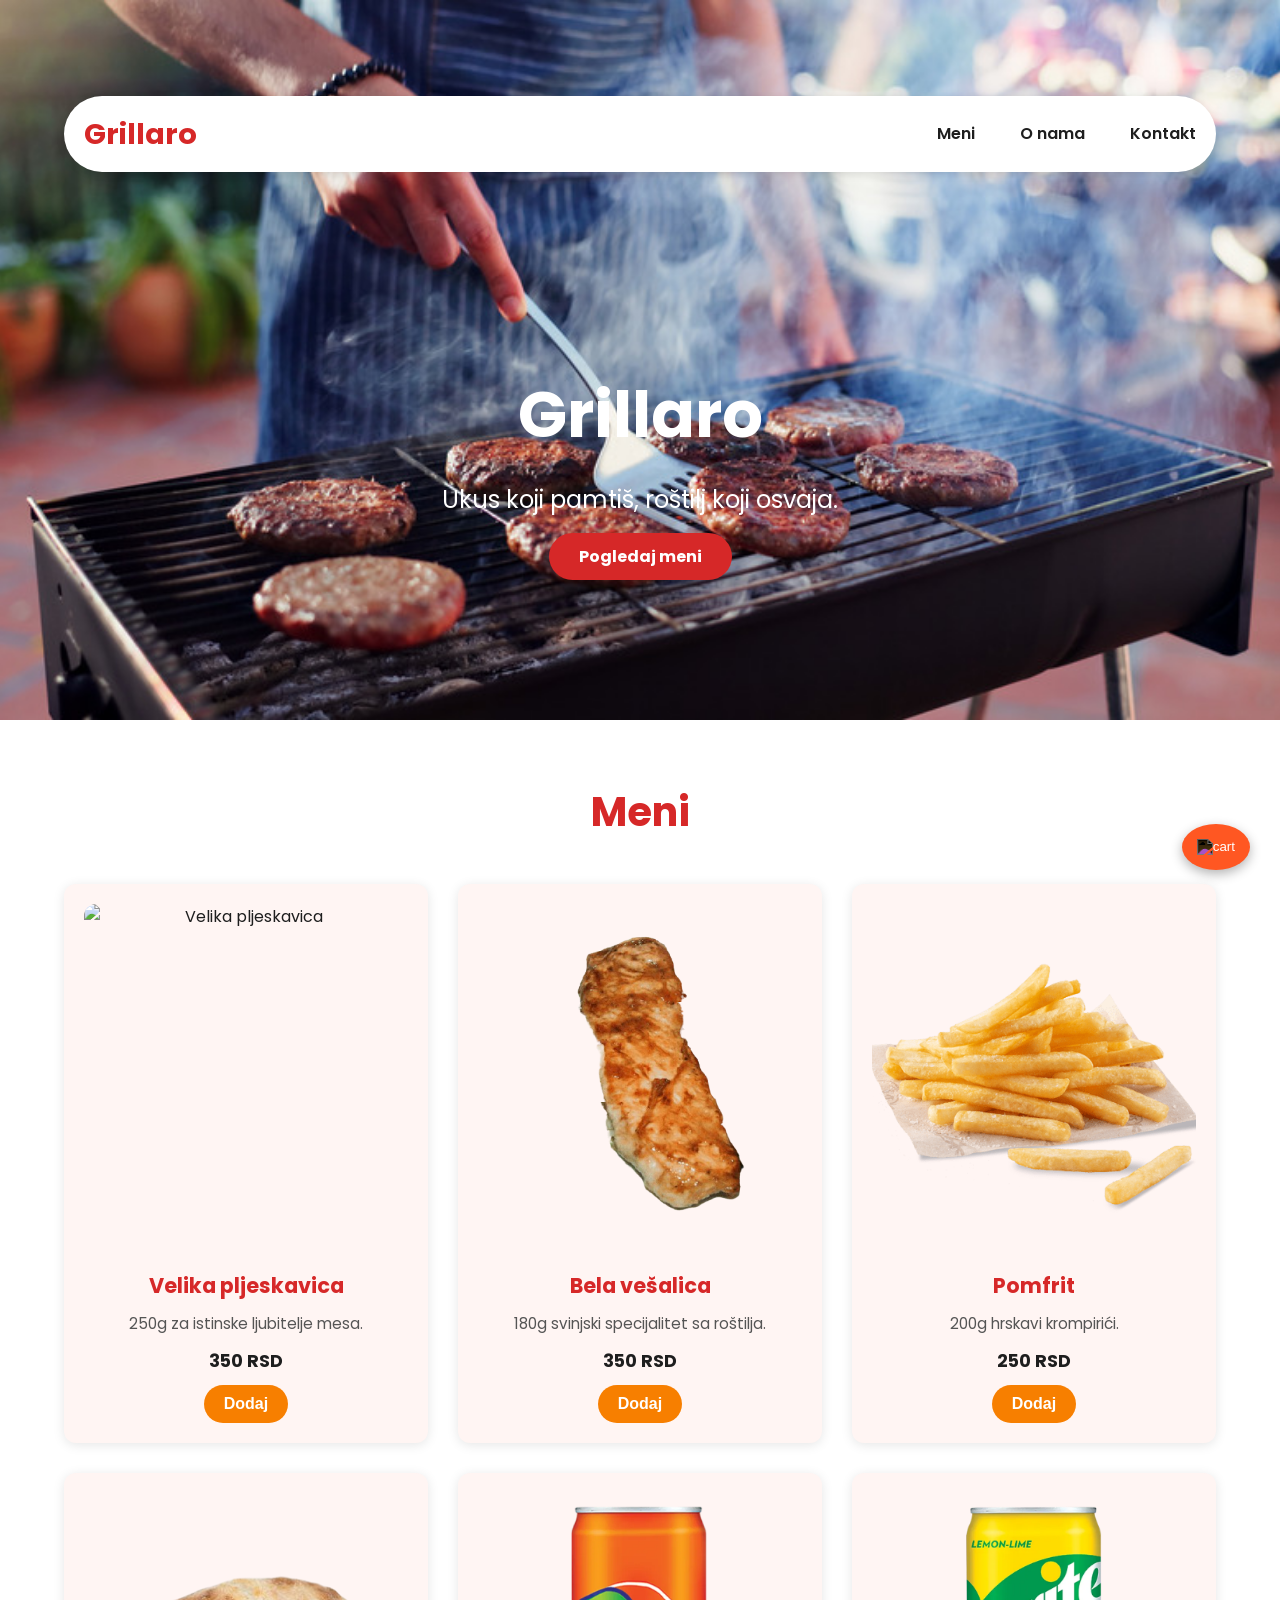
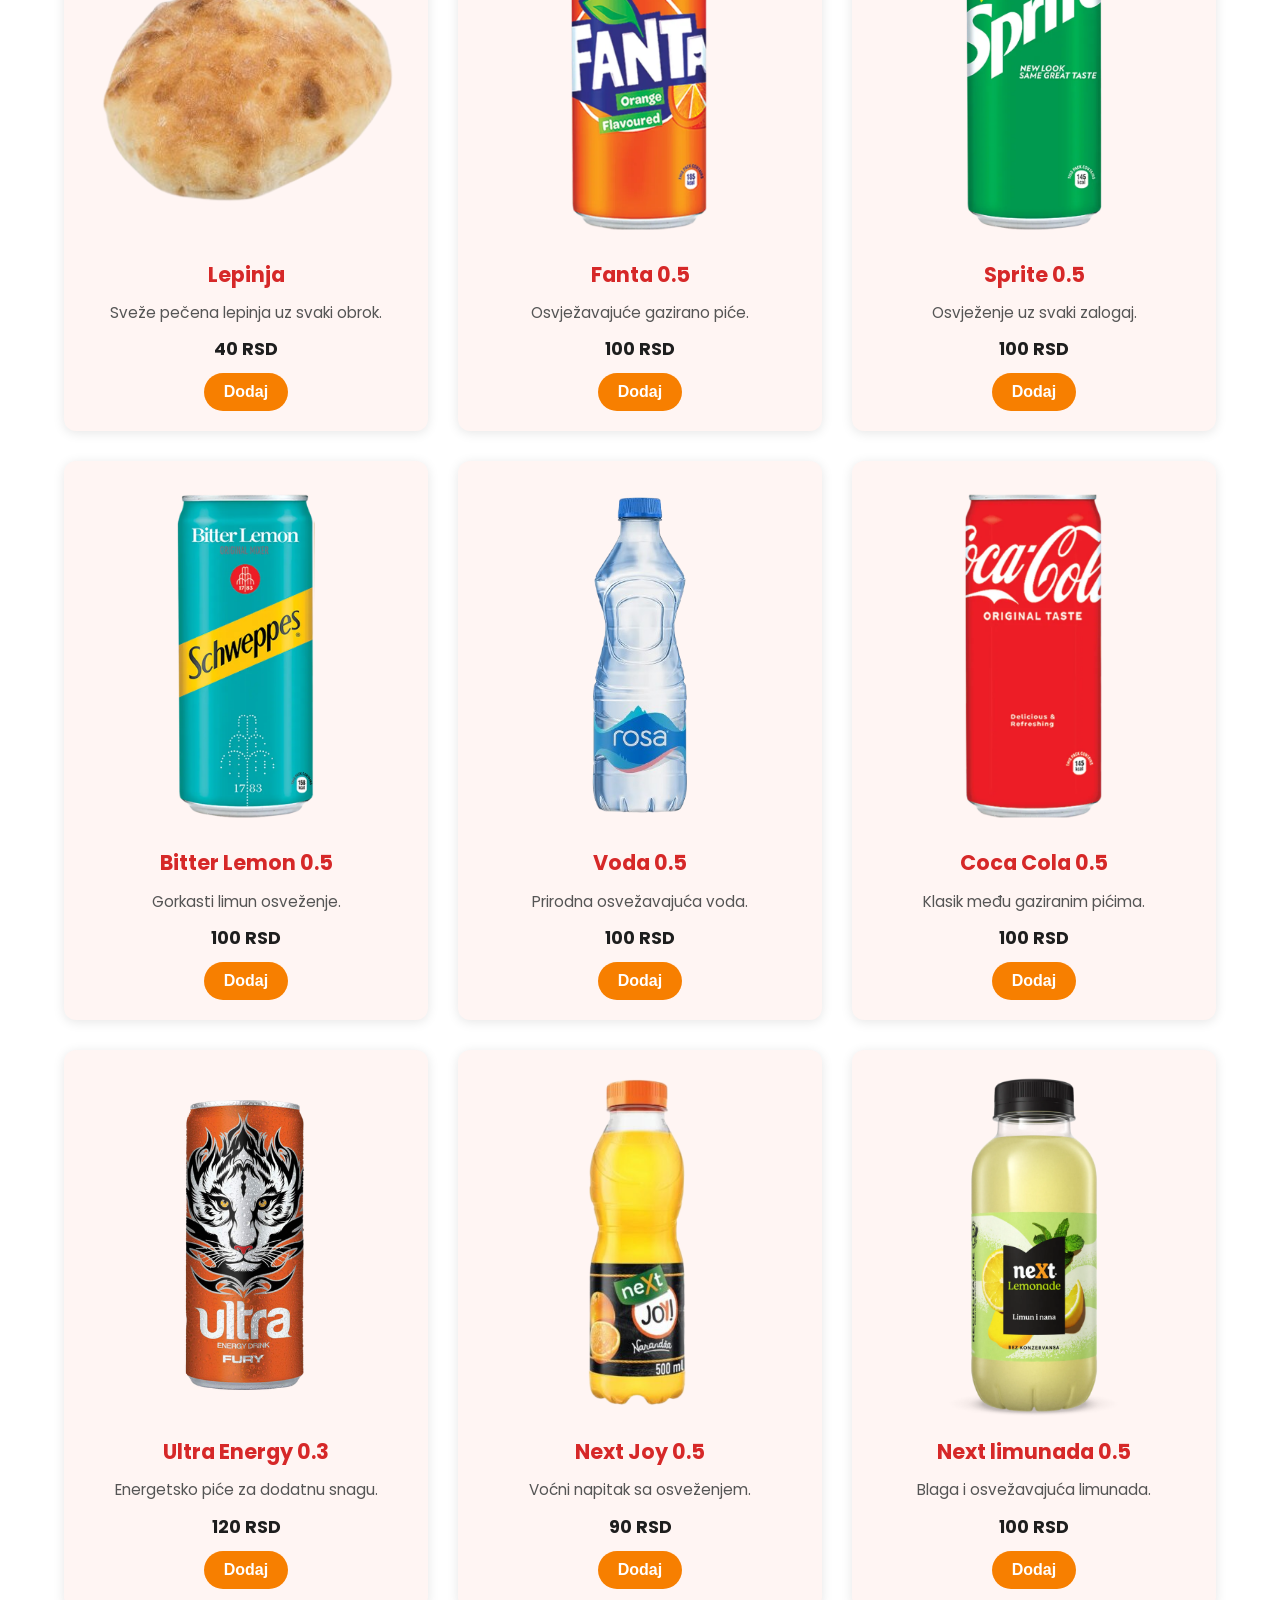
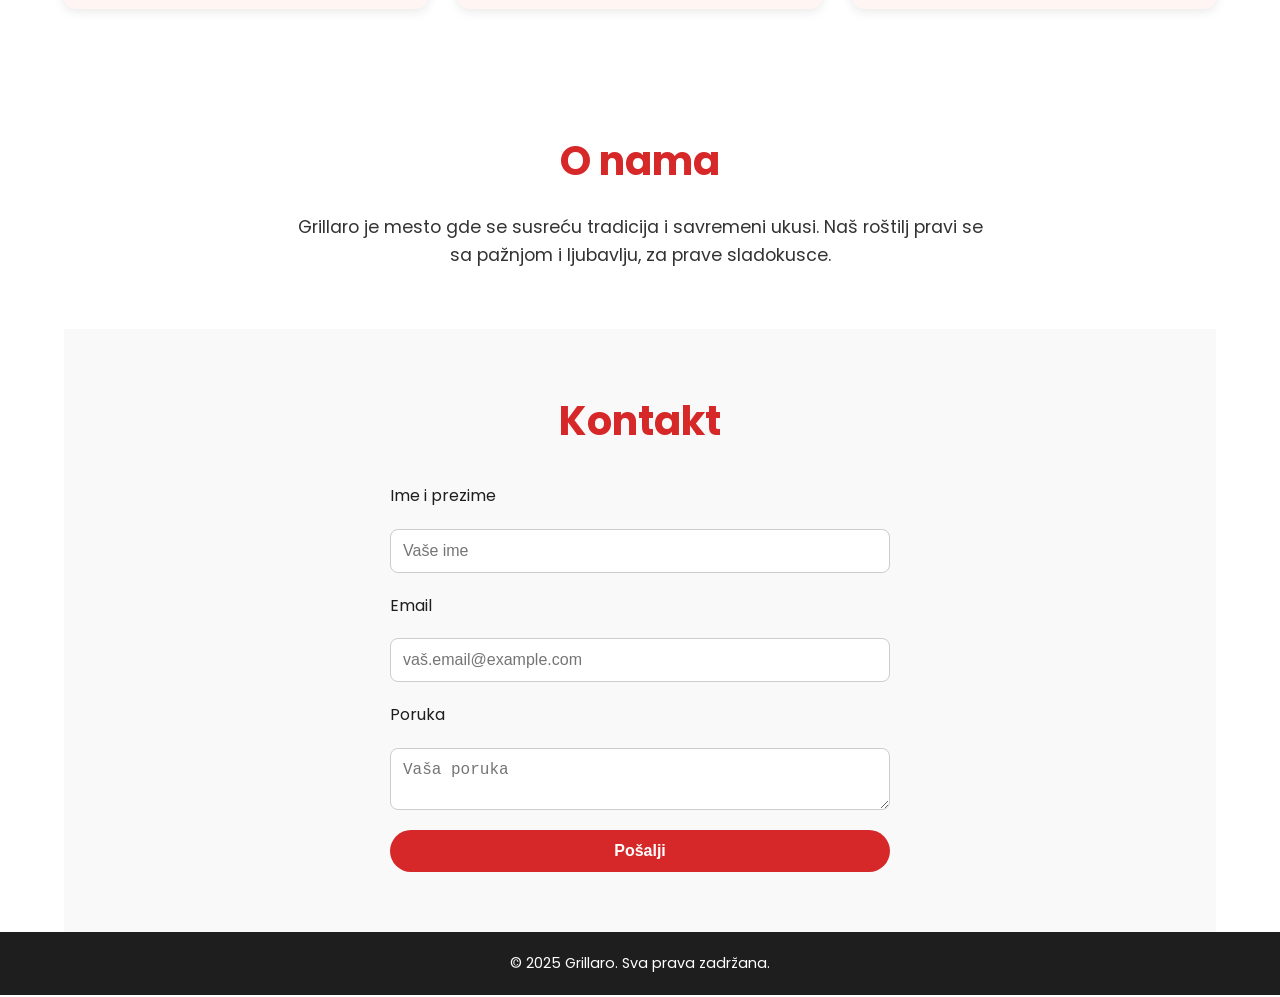
==== index.html @ 6b0d8bbf "initial site" ====
<!DOCTYPE html>
<html lang="sr">
<head>
  <meta charset="UTF-8" />
  <meta name="viewport" content="width=device-width, initial-scale=1" />
  <title>Grillaro - Ukus koji pamtiš</title>
  <link href="https://fonts.googleapis.com/css2?family=Poppins:wght@400;700&display=swap" rel="stylesheet" />
  <link rel="stylesheet" href="style.css" />
</head>
<body>
  <button id="scrollToTopBtn" title="Na vrh">&#8679;</button>
  

  <header class="hero">
    <nav class="nav container">
      <div class="logo">Grillaro</div>
      <ul class="nav-links">
        <li><a href="#meni">Meni</a></li>
        <li><a href="#o-nama">O nama</a></li>
        <li><a href="#kontakt">Kontakt</a></li>
      </ul>
    </nav>
    <div class="hero-overlay"></div>
  
    <div class="hero-content container">
      <h1>Grillaro</h1>
      <p>Ukus koji pamtiš, roštilj koji osvaja.</p>
      <a href="#meni" class="btn btn-primary">Pogledaj meni</a>
    </div>
  </header>

  <section id="meni" class="meni container fade-in">
    <h2>Meni</h2>
    <div class="meni-grid">

      <!-- Svaki proizvod -->
      <article class="jelo">
        <img src="img/mala.png" alt="Velika pljeskavica" />
        <h3>Velika pljeskavica</h3>
        <p>250g za istinske ljubitelje mesa.</p>
        <span class="cena">350 RSD</span> 
        <button class="btn btn-secondary" onclick="dodajUKorpu('Velika pljeskavica', 350)">Dodaj</button>
      </article>

      <!-- Sledeći proizvodi -->
      <article class="jelo">
        <img src="img/vesalica-removebg-preview.png" alt="Bela vešalica" />
        <h3>Bela vešalica</h3>
        <p>180g svinjski specijalitet sa roštilja.</p>
        <span class="cena">350 RSD</span> 
        <button class="btn btn-secondary" onclick="dodajUKorpu('Bela vešalica', 350)">Dodaj</button>
      </article>

      <article class="jelo">
        <img src="img/pomfrit.png" alt="Pomfrit" />
        <h3>Pomfrit</h3>
        <p>200g hrskavi krompirići.</p>
        <span class="cena">250 RSD</span> 
        <button class="btn btn-secondary" onclick="dodajUKorpu('Pomfrit', 250)">Dodaj</button>
      </article>

      <article class="jelo">
        <img src="img/lepiiiiiil-removebg-preview.png" alt="Lepinja" />
        <h3>Lepinja</h3>
        <p>Sveže pečena lepinja uz svaki obrok.</p>
        <span class="cena">40 RSD</span>  
        <button class="btn btn-secondary" onclick="dodajUKorpu('Lepinja', 40)">Dodaj</button>
      </article>

      <!-- Pice -->
    <article class="jelo">
      <img class="fanta"     src="img/fanta.png" alt="Fanta 0.5" />
      <h3>Fanta 0.5</h3>
      <p>Osvježavajuće gazirano piće.</p>
      <span class="cena">100 RSD</span>
      <button class="btn btn-secondary" onclick="dodajUKorpu('Fanta 0.5', 100)">Dodaj</button>
    </article>

    <article class="jelo">
      <img src="img/sprite.png" alt="Sprite 0.5" />
      <h3>Sprite 0.5</h3>
      <p>Osvježenje uz svaki zalogaj.</p>
      <span class="cena">100 RSD</span>
      <button class="btn btn-secondary" onclick="dodajUKorpu('Sprite 0.5', 100)">Dodaj</button>
    </article>

    <article class="jelo">
      <img src="img/biterlemon.png" alt="Bitter Lemon 0.5" />
      <h3>Bitter Lemon 0.5</h3>
      <p>Gorkasti limun osveženje.</p>
      <span class="cena">100 RSD</span>
      <button class="btn btn-secondary" onclick="dodajUKorpu('Bitter Lemon 0.5', 100)">Dodaj</button>
    </article>

    <article class="jelo">
      <img src="img/rosa-removebg-preview.png" alt="Voda 0.5" />
      <h3>Voda 0.5</h3>
      <p>Prirodna osvežavajuća voda.</p>
      <span class="cena">100 RSD</span>
      <button class="btn btn-secondary" onclick="dodajUKorpu('Voda 0.5', 100)">Dodaj</button>
    </article>

    <article class="jelo">
      <img src="img/cocacola.png" alt="Coca Cola 0.5" />
      <h3>Coca Cola 0.5</h3>
      <p>Klasik među gaziranim pićima.</p>
      <span class="cena">100 RSD</span>
      <button class="btn btn-secondary" onclick="dodajUKorpu('Coca Cola 0.5', 100)">Dodaj</button>
    </article>

    <article class="jelo">
      <img src="img/ultrabez.png" alt="Ultra Energy 0.3" />
      <h3>Ultra Energy 0.3</h3>
      <p>Energetsko piće za dodatnu snagu.</p>
      <span class="cena">120 RSD</span>
      <button class="btn btn-secondary" onclick="dodajUKorpu('Ultra Energy 0.3', 120)">Dodaj</button>
    </article>

    <article class="jelo">
      <img src="img/nextbezjoj.png" alt="Next Joy 0.5" />
      <h3>Next Joy 0.5</h3>
      <p>Voćni napitak sa osveženjem.</p>
      <span class="cena">90 RSD</span>
      <button class="btn btn-secondary" onclick="dodajUKorpu('Next Joy 0.5', 90)">Dodaj</button>
    </article>

    <article class="jelo">
      <img src="img/nextlimun.png" alt="Next limunada 0.5" />
      <h3>Next limunada 0.5</h3>
      <p>Blaga i osvežavajuća limunada.</p>
      <span class="cena">100 RSD</span>
      <button class="btn btn-secondary" onclick="dodajUKorpu('Next limunada 0.5', 100)">Dodaj</button>
    </article>

    </div>
  </section>

  <section id="o-nama" class="o-nama container fade-in">
    <h2>O nama</h2>
    <p>Grillaro je mesto gde se susreću tradicija i savremeni ukusi. Naš roštilj pravi se sa pažnjom i ljubavlju, za prave sladokusce.</p>
  </section>

  <section id="kontakt" class="kontakt container fade-in">
    <h2>Kontakt</h2>
    <form>
      <label for="ime">Ime i prezime</label>
      <input type="text" id="ime" name="ime" placeholder="Vaše ime" required />

      <label for="email">Email</label>
      <input type="email" id="email" name="email" placeholder="vaš.email@example.com" required />

      <label for="poruka">Poruka</label>
      <textarea id="poruka" name="poruka" placeholder="Vaša poruka" required></textarea>

      <button type="submit" class="btn btn-primary">Pošalji</button>
    </form>
  </section>
<div id="cartSidebar" class="cart-sidebar">
  <button id="closeCartBtn" class="close-cart">&times;</button>
  <h2>Korpa</h2>
  <ul id="cartItems">
    <!-- Proizvodi -->
  </ul>
  <p id="ukupnaCena">Ukupno: 0 RSD</p>

  <!-- Forma za unos podataka direktno u korpi -->
  <h3>Popunite podatke za narudžbinu</h3>
  <form id="kontaktForma">
     <label for="imePrezime">Ime i prezime</label>
  <input type="text" id="imePrezime" name="imePrezime" placeholder="Ime i prezime" required />

  <label for="telefon">Broj telefona</label>
  <input type="tel" id="telefon" name="telefon" placeholder="Broj telefona" required />

  <label for="datum">Datum preuzimanja</label>
  <input type="date" id="datum" name="datum" required />

  <label for="vreme">Vreme preuzimanja</label>
  <input type="time" id="vreme" name="vreme" required />

    <label for="adresa">Adresa (opciono)</label>
    <input type="text" id="adresa" name="adresa" placeholder="Adresa za preuzimanje" />

    <button type="submit" id="ddd" class="posalji">Pošalji narudžbinu</button>
  </form>
</div>



<button id="idiUKorpu" onclick="scrollToCart()"><img src="img/cart.svg" alt="cart"></button>


  <footer class="footer">
    <p>© 2025 Grillaro. Sva prava zadržana.</p>
  </footer>

  <script src="script.js"></script>
</body>
</html>
---- style.css ----
/* Reset */
* {
  margin: 0;
  padding: 0;
  box-sizing: border-box;
}

body {
  font-family: 'Poppins', sans-serif;
  background: #fff;
  color: #1e1e1e;
  line-height: 1.6;
}

.container {
  width: 90%;
  max-width: 1200px;
  margin: auto;
}

/* NAVBAR */
.nav {
  display: flex;
  justify-content: space-between;
  align-items: center;
  padding: 15px 0;
  position: sticky;
  top: 0;
  background: white;
  z-index: 999;
  box-shadow: 0 2px 8px rgba(0,0,0,0.1);
  border-radius: 70px;
}

.logo {
  font-weight: 700;
  font-size: 1.8rem;
  color: #d62828;
  margin-left: 20px;
}

.nav-links {
  list-style: none;
  display: flex;
  gap: 25px;
}

.nav-links a {
  text-decoration: none;
  color: #1e1e1e;
  font-weight: 600;
  transition: color 0.3s ease;
  margin-right: 20px;
}

.nav-links a:hover {
  color: #d62828;
}

/* HERO */
.hero {
  height: 70vh;
  color: white;
  display: flex;
  flex-direction: column;
  justify-content: center;
  text-align: center;
  position: relative;
}

.hero-content {
  position: relative;
  z-index: 2;
}

.hero h1 {
  font-size: 4rem;
  margin-bottom: 15px;
}

.hero p {
  font-size: 1.5rem;
  margin-bottom: 25px;
}

.btn {
  padding: 12px 30px;
  border: none;
  cursor: pointer;
  font-weight: 700;
  border-radius: 30px;
  font-size: 1rem;
  transition: background-color 0.3s ease, transform 0.1s ease;
}

.btn-primary {
  background-color: #d62828;
  color: white;
  text-decoration: none;
}

.btn-primary:hover {
  background-color: #a62222;
}

.btn-secondary {
  background-color: #f77f00;
  color: white;
  margin-top: 10px;
}

.btn-secondary:hover {
  background-color: #cc6b00;
}

.btn:active {
  transform: scale(0.95);
}

/* MENI */
.meni {
  padding: 60px 0;
  text-align: center;
}

.meni h2 {
  font-size: 2.5rem;
  margin-bottom: 40px;
  color: #d62828;
}

.meni-grid {
  display: grid;
  grid-template-columns: repeat(auto-fit, minmax(280px, 1fr));
  gap: 30px;
}

.jelo {
  background: #fff5f3;
  padding: 20px;
  border-radius: 12px;
  box-shadow: 0 2px 12px rgba(0,0,0,0.1);
  display: flex;
  flex-direction: column;
  align-items: center;
  transition: transform 0.3s ease, box-shadow 0.3s ease;
}

.jelo:hover {
  box-shadow: 0 12px 30px rgba(214, 40, 40, 0.5);
  transform: translateY(-15px);
  transition: transform 0.3s ease, box-shadow 0.3s ease;
}

.jelo img {
  width: 100%;
  height: 100%;
  border-radius: 12px;
  margin-bottom: 15px;
  object-fit: cover;
  height: 350px;
  transition: transform 0.4s ease;
}

.jelo:hover img {
  transform: scale(1.05);
}

.jelo h3 {
  color: #d62828;
  margin-bottom: 10px;
  font-size: 1.3rem;
}

.jelo p {
  font-size: 0.95rem;
  color: #555;
  margin-bottom: 10px;
  text-align: center;
}

.cena {
  font-weight: 700;
  color: #1e1e1e;
  font-size: 1.1rem;
}

.jelo .btn-secondary {
  padding: 10px 20px;
  font-weight: 600;
  border-radius: 25px;
}

.jelo .btn-secondary:hover {
  background-color: #cc6b00;
  box-shadow: 0 4px 12px rgba(204,107,0,0.5);
}

/* O NAMA */
.o-nama {
  padding: 60px 0;
  text-align: center;
}

.o-nama h2 {
  font-size: 2.5rem;
  margin-bottom: 20px;
  color: #d62828;
}

.o-nama p {
  max-width: 700px;
  margin: auto;
  font-size: 1.1rem;
  color: #333;
}

/* KONTAKT */
.kontakt {
  padding: 60px 0;
  background: #f9f9f9;
}

.kontakt h2 {
  font-size: 2.5rem;
  margin-bottom: 30px;
  color: #d62828;
  text-align: center;
}

form {
  max-width: 500px;
  margin: auto;
  display: flex;
  flex-direction: column;
  gap: 20px;
}

input, textarea {
  padding: 12px;
  border-radius: 8px;
  border: 1px solid #ccc;
  font-size: 1rem;
  resize: vertical;
}

button[type="submit"] {
  width: 100%;
}

/* FOOTER */
.footer {
  background: #1e1e1e;
  color: white;
  text-align: center;
  padding: 20px 0;
  font-size: 0.9rem;
}

/* Fade-in efekat */
.fade-in {
  opacity: 0;
  transform: translateY(20px);
  transition: opacity 0.6s ease-out, transform 0.6s ease-out;
}

.fade-in.visible {
  opacity: 1;
  transform: translateY(0);
}

/* Scroll-to-top dugme */
#scrollToTopBtn {
  position: fixed;
  bottom: 30px;
  right: 100px;
  display: none;
  background-color: #d62828;
  color: white;
  border: none;
  padding: 17px 22px;
  border-radius: 50%;
  font-size: 1.5rem;
  cursor: pointer;
  box-shadow: 0 4px 8px rgba(214,40,40,0.6);
  transition: background-color 0.3s ease;
  z-index: 1000;
}

#scrollToTopBtn:hover {
  background-color: #a62222;
}

/* Dugme za korpu */
#idiUKorpu {
  position: fixed;
  bottom: 30px;
  right: 30px;
  background-color: #ff5722;
  border: none;
  border-radius: 50%;
  padding: 15px;
  cursor: pointer;
  z-index: 1000;
  box-shadow: 0 5px 15px rgba(0,0,0,0.3);
}

#idiUKorpu img {
  width: 30px;
  height: 30px;
  filter: invert(1);
}

/* Bočna korpa (sidebar) */
#cartSidebar {
  position: fixed;
  top: 0;
  right: -400px; /* sakrivena po default-u */
  width: 300px;
  height: 100%;
  background: #fff;
  box-shadow: -2px 0 8px rgba(0, 0, 0, 0.3);
  overflow-y: auto;
  transition: right 0.3s ease-in-out;
  z-index: 1001;
  padding: 20px;
}

/* Kada je otvorena */
#cartSidebar.open {
  right: 0;
}

/* Naslov korpe */
#cartSidebar h2 {
  font-size: 1.5em;
  margin-bottom: 15px;
  border-bottom: 1px solid #ddd;
  padding-bottom: 5px;
  color: #ff5722;
}

/* Lista proizvoda u korpi */
#cartItems {
  list-style: none;
  padding: 0;
  margin: 0;
}

#cartItems li {
  display: flex;
  flex-wrap: wrap;
  align-items: center;
  justify-content: space-between;
  padding: 8px 0;
  border-bottom: 1px solid #ddd;
  font-size: 14px;
}

#cartItems .naziv {
  font-weight: bold;
  flex: 1 0 100%;
}

#cartItems .cena {
  color: #333;
}

#cartItems .kolicina {
  margin: 0 5px;
}

/* Dugme za smanjenje količine */
#cartItems button.smanji {
  background: #ff4444;
  border: none;
  color: #fff;
  font-size: 16px;
  padding: 2px 8px;
  cursor: pointer;
  border-radius: 3px;
  margin-left: 10px;
}

#cartItems button.smanji:hover {
  background: #cc0000;
}

/* Ukupna cena */
#ukupnaCena {
  margin-top: 15px;
  font-weight: bold;
  font-size: 16px;
  border-top: 2px solid #ddd;
  padding-top: 10px;
}

/* Overlay za zatvaranje korpe */
#cartOverlay {
  position: fixed;
  top: 0;
  left: 0;
  width: 100%;
  height: 100%;
  background: rgba(0, 0, 0, 0.4);
  display: none;
  z-index: 999;
}

/* Kada je overlay aktivan */
#cartSidebar.open + #cartOverlay {
  display: block;
}

/* Scroll bar za korpu */
#cartSidebar::-webkit-scrollbar {
  width: 6px;
}

#cartSidebar::-webkit-scrollbar-thumb {
  background: #ccc;
  border-radius: 3px;
}

/* Checkout dugme */
.checkout {
  background-color: #4caf50;
  color: white;
  border: none;
  padding: 14px;
  font-size: 16px;
  border-radius: 8px;
  cursor: pointer;
  transition: background 0.3s ease;
  width: 100%;
  margin-top: 15px;
}

.checkout:hover {
  background-color: #388e3c;
}

/* Responsive */
@media (max-width: 768px) {
  .hero h1 {
    font-size: 2.8rem;
  }
  .hero p {
    font-size: 1.2rem;
  }
  .nav-links {
    gap: 15px;
    font-size: 10.7px;
  }
}

@media (max-width: 600px) {
  .jelo img {
    height: 140px;
  }
}

/* HERO dodatni stilovi */
.hero {
  position: relative; /* Obavezno da overlay radi */
  height: 80vh;
  color: white;
  display: flex;
  flex-direction: column;
  justify-content: center;
  text-align: center;
  overflow: hidden;
}

.hero-overlay {
  position: absolute;
  inset: 0;
  background: url('img/intro.jpg') no-repeat center center/cover;
  opacity: 1; /* Možeš menjati providnost */
  z-index: 1;
  pointer-events: none; /* Da overlay ne blokira klikove */
}

.hero-content {
  position: relative;
  z-index: 2;
  margin-bottom: 150px;
}

/* Ostali hero stilovi */
.hero h1 {
  font-size: 4rem;
  margin-bottom: 15px;
}

.hero p {
  font-size: 1.5rem;
  margin-bottom: 25px;
}

/* Dugme idi u korpu */
#idiUKorpu {
  position: fixed;
  bottom: 30px;
  right: 30px;
  z-index: 1001;
  background-color: #ff5722;
  border: none;
  border-radius: 50%;
  padding: 15px;
  cursor: pointer;
  box-shadow: 0 4px 12px rgba(0, 0, 0, 0.3);
}

#idiUKorpu img {
  width: 28px;
  height: 28px;
  filter: invert(1);
}

/* Dugme za zatvaranje korpe */
.close-cart {
  position: absolute;
  top: 10px;
  right: 15px;
  background: none;
  border: none;
  font-size: 28px;
  cursor: pointer;
  color: #333;
}

.posalji {
  padding: 12px 30px;
  border: none;
  cursor: pointer;
  font-weight: 700;
  border-radius: 30px;
  font-size: 1rem;
  transition: background-color 0.3s ease, transform 0.1s ease;
  background-color: green;
  
}

#ddd {
  color: rgb(255, 255, 255);
}

/* Promeni boju pozadine dugmeta kada se pređe mišem preko njega */
.posalji:hover {
  background-color: #25c117;
  color: white;
  cursor: pointer; /* pokazivač ruke */
}
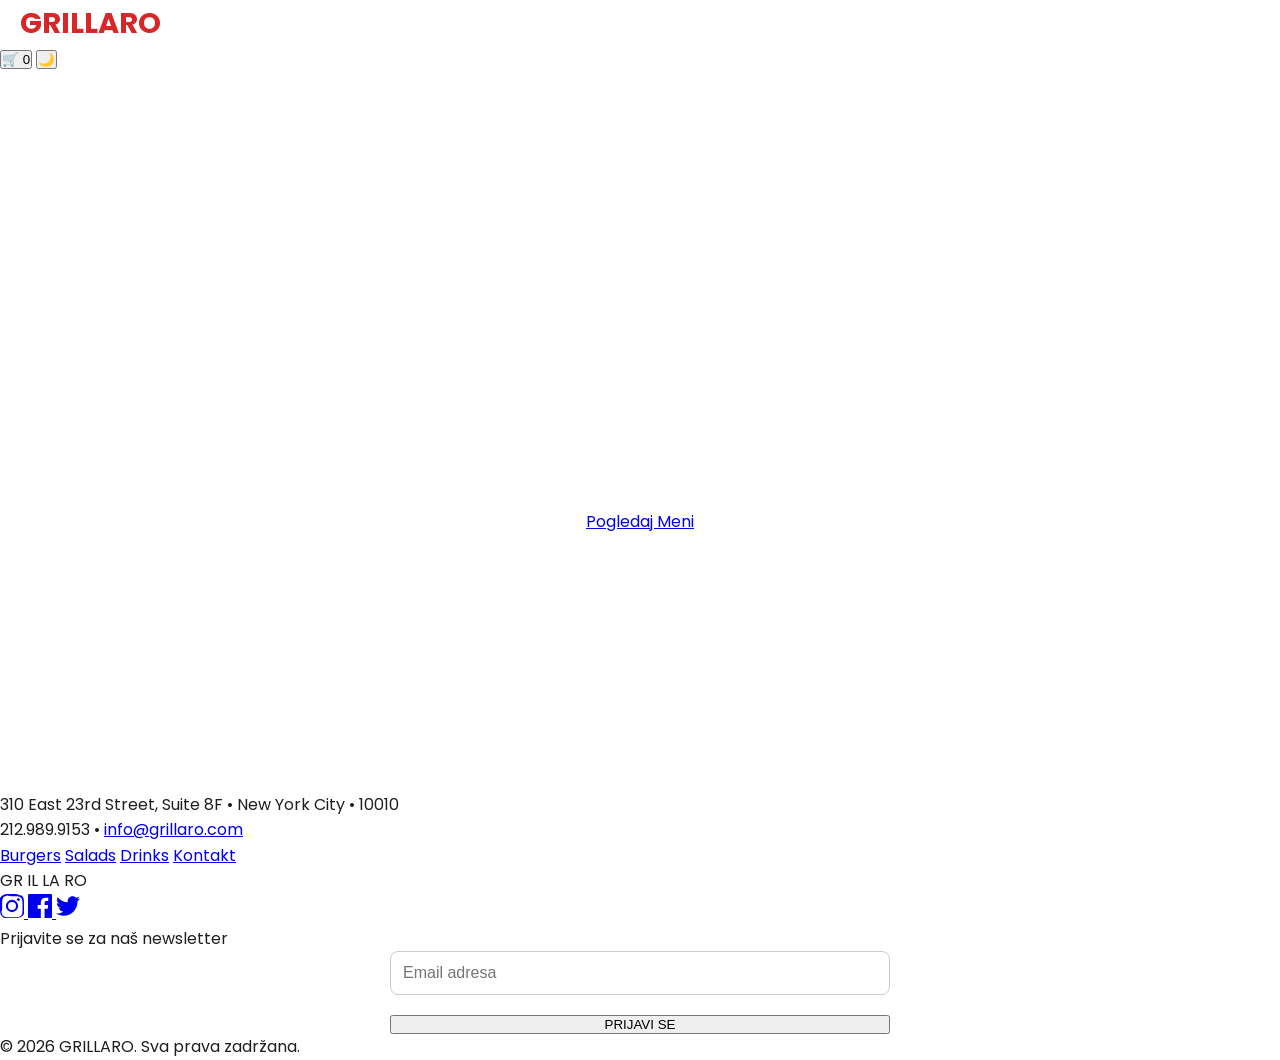
==== commit 1de89e1a: "Update index.html" ====
--- a/index.html
+++ b/index.html
@@ -1,199 +1,91 @@
 <!DOCTYPE html>
 <html lang="sr">
 <head>
-  <meta charset="UTF-8" />
-  <meta name="viewport" content="width=device-width, initial-scale=1" />
-  <title>Grillaro - Ukus koji pamtiš</title>
-  <link href="https://fonts.googleapis.com/css2?family=Poppins:wght@400;700&display=swap" rel="stylesheet" />
-  <link rel="stylesheet" href="style.css" />
+<meta charset="UTF-8">
+<meta name="viewport" content="width=device-width, initial-scale=1.0">
+<title>Grillaro | Premium Street Food</title>
+<link rel="stylesheet" href="style.css">
+<link href="https://fonts.googleapis.com/css2?family=Poppins:wght@300;400;600;800&display=swap" rel="stylesheet">
 </head>
 <body>
-  <button id="scrollToTopBtn" title="Na vrh">&#8679;</button>
-  
 
-  <header class="hero">
-    <nav class="nav container">
-      <div class="logo">Grillaro</div>
-      <ul class="nav-links">
-        <li><a href="#meni">Meni</a></li>
-        <li><a href="#o-nama">O nama</a></li>
-        <li><a href="#kontakt">Kontakt</a></li>
-      </ul>
+<nav>
+    <div class="logo">GRILLARO</div>
+    <div class="nav-right">
+        <button class="cart-btn" onclick="toggleCart()">🛒 <span id="cart-count">0</span></button>
+        <button id="theme-toggle" class="theme-btn">🌙</button>
+    </div>
+</nav>
+
+<section class="hero">
+    <div class="hero-text">
+        <h1>Premium <span>Street Food</span></h1>
+        <p>Brza hrana. Vrhunski ukus. Bez kompromisa.</p>
+        <a href="menu.html" class="cta">Pogledaj Meni</a>
+    </div>
+</section>
+
+
+
+<footer>
+  <div class="footer-top">
+    <p>310 East 23rd Street, Suite 8F • New York City • 10010</p>
+    <p>212.989.9153 • <a href="mailto:info@grillaro.com">info@grillaro.com</a></p>
+  </div>
+
+  <div class="footer-middle">
+    <nav class="footer-menu">
+      <a href="menu.html">Burgers</a>
+      <a href="menu.html#salads">Salads</a>
+      <a href="menu.html#drinks">Drinks</a>
+      <a href="#">Kontakt</a>
     </nav>
-    <div class="hero-overlay"></div>
-  
-    <div class="hero-content container">
-      <h1>Grillaro</h1>
-      <p>Ukus koji pamtiš, roštilj koji osvaja.</p>
-      <a href="#meni" class="btn btn-primary">Pogledaj meni</a>
+
+    <div class="footer-logo">
+      <span>GR</span>
+      <span>IL</span>
+      <span>LA</span>
+      <span>RO</span>
     </div>
-  </header>
 
-  <section id="meni" class="meni container fade-in">
-    <h2>Meni</h2>
-    <div class="meni-grid">
+<div class="footer-social">
+  <!-- Instagram -->
+  <a href="#" aria-label="Instagram">
+    <svg width="24" height="24" viewBox="0 0 24 24" fill="currentColor" xmlns="http://www.w3.org/2000/svg">
+      <path d="M12 2.163c3.204 0 3.584.012 4.85.07 1.17.056 1.97.24 2.43.403a4.92 4.92 0 011.756 1.022 4.92 4.92 0 011.022 1.756c.163.46.347 1.26.403 2.43.058 1.266.07 1.646.07 4.85s-.012 3.584-.07 4.85c-.056 1.17-.24 1.97-.403 2.43a4.92 4.92 0 01-1.022 1.756 4.92 4.92 0 01-1.756 1.022c-.46.163-1.26.347-2.43.403-1.266.058-1.646.07-4.85.07s-3.584-.012-4.85-.07c-1.17-.056-1.97-.24-2.43-.403a4.92 4.92 0 01-1.756-1.022 4.92 4.92 0 01-1.022-1.756c-.163-.46-.347-1.26-.403-2.43C2.175 15.747 2.163 15.367 2.163 12s.012-3.584.07-4.85c.056-1.17.24-1.97.403-2.43a4.92 4.92 0 011.022-1.756 4.92 4.92 0 011.756-1.022c.46-.163 1.26-.347 2.43-.403C8.416 2.175 8.796 2.163 12 2.163zm0-2.163C8.741 0 8.332.014 7.052.072 5.775.13 4.712.307 3.842.64 2.912 1 2.1 1.506 1.392 2.214.684 2.921.178 3.734-.182 4.664c-.333.87-.51 1.933-.568 3.21C-.014 8.332 0 8.741 0 12s.014 3.668.072 4.948c.058 1.277.235 2.34.568 3.21.36.93.866 1.743 1.574 2.451.707.708 1.52 1.214 2.451 1.574.87.333 1.933.51 3.21.568C8.332 23.986 8.741 24 12 24s3.668-.014 4.948-.072c1.277-.058 2.34-.235 3.21-.568.93-.36 1.743-.866 2.451-1.574.708-.707 1.214-1.52 1.574-2.451.333-.87.51-1.933.568-3.21C23.986 15.668 24 15.259 24 12s-.014-3.668-.072-4.948c-.058-1.277-.235-2.34-.568-3.21-.36-.93-.866-1.743-1.574-2.451C20.36 1.506 19.547 1 18.616.64c-.87-.333-1.933-.51-3.21-.568C15.668.014 15.259 0 12 0z"/>
+      <path d="M12 5.838a6.162 6.162 0 100 12.324 6.162 6.162 0 000-12.324zm0 10.162a3.999 3.999 0 110-7.998 3.999 3.999 0 010 7.998z"/>
+      <circle cx="18.406" cy="5.594" r="1.44"/>
+    </svg>
+  </a>
 
-      <!-- Svaki proizvod -->
-      <article class="jelo">
-        <img src="img/mala.png" alt="Velika pljeskavica" />
-        <h3>Velika pljeskavica</h3>
-        <p>250g za istinske ljubitelje mesa.</p>
-        <span class="cena">350 RSD</span> 
-        <button class="btn btn-secondary" onclick="dodajUKorpu('Velika pljeskavica', 350)">Dodaj</button>
-      </article>
+  <!-- Facebook -->
+  <a href="#" aria-label="Facebook">
+    <svg width="24" height="24" viewBox="0 0 24 24" fill="currentColor" xmlns="http://www.w3.org/2000/svg">
+      <path d="M22.675 0H1.325C.593 0 0 .593 0 1.325v21.351C0 23.407.593 24 1.325 24H12.82v-9.294H9.692V11.01h3.128V8.414c0-3.1 1.893-4.788 4.658-4.788 1.325 0 2.462.099 2.795.143v3.24l-1.918.001c-1.504 0-1.795.715-1.795 1.763v2.31h3.587l-.467 3.696h-3.12V24h6.116c.73 0 1.324-.593 1.324-1.324V1.325C24 .593 23.407 0 22.675 0z"/>
+    </svg>
+  </a>
 
-      <!-- Sledeći proizvodi -->
-      <article class="jelo">
-        <img src="img/vesalica-removebg-preview.png" alt="Bela vešalica" />
-        <h3>Bela vešalica</h3>
-        <p>180g svinjski specijalitet sa roštilja.</p>
-        <span class="cena">350 RSD</span> 
-        <button class="btn btn-secondary" onclick="dodajUKorpu('Bela vešalica', 350)">Dodaj</button>
-      </article>
-
-      <article class="jelo">
-        <img src="img/pomfrit.png" alt="Pomfrit" />
-        <h3>Pomfrit</h3>
-        <p>200g hrskavi krompirići.</p>
-        <span class="cena">250 RSD</span> 
-        <button class="btn btn-secondary" onclick="dodajUKorpu('Pomfrit', 250)">Dodaj</button>
-      </article>
-
-      <article class="jelo">
-        <img src="img/lepiiiiiil-removebg-preview.png" alt="Lepinja" />
-        <h3>Lepinja</h3>
-        <p>Sveže pečena lepinja uz svaki obrok.</p>
-        <span class="cena">40 RSD</span>  
-        <button class="btn btn-secondary" onclick="dodajUKorpu('Lepinja', 40)">Dodaj</button>
-      </article>
-
-      <!-- Pice -->
-    <article class="jelo">
-      <img class="fanta"     src="img/fanta.png" alt="Fanta 0.5" />
-      <h3>Fanta 0.5</h3>
-      <p>Osvježavajuće gazirano piće.</p>
-      <span class="cena">100 RSD</span>
-      <button class="btn btn-secondary" onclick="dodajUKorpu('Fanta 0.5', 100)">Dodaj</button>
-    </article>
-
-    <article class="jelo">
-      <img src="img/sprite.png" alt="Sprite 0.5" />
-      <h3>Sprite 0.5</h3>
-      <p>Osvježenje uz svaki zalogaj.</p>
-      <span class="cena">100 RSD</span>
-      <button class="btn btn-secondary" onclick="dodajUKorpu('Sprite 0.5', 100)">Dodaj</button>
-    </article>
-
-    <article class="jelo">
-      <img src="img/biterlemon.png" alt="Bitter Lemon 0.5" />
-      <h3>Bitter Lemon 0.5</h3>
-      <p>Gorkasti limun osveženje.</p>
-      <span class="cena">100 RSD</span>
-      <button class="btn btn-secondary" onclick="dodajUKorpu('Bitter Lemon 0.5', 100)">Dodaj</button>
-    </article>
-
-    <article class="jelo">
-      <img src="img/rosa-removebg-preview.png" alt="Voda 0.5" />
-      <h3>Voda 0.5</h3>
-      <p>Prirodna osvežavajuća voda.</p>
-      <span class="cena">100 RSD</span>
-      <button class="btn btn-secondary" onclick="dodajUKorpu('Voda 0.5', 100)">Dodaj</button>
-    </article>
-
-    <article class="jelo">
-      <img src="img/cocacola.png" alt="Coca Cola 0.5" />
-      <h3>Coca Cola 0.5</h3>
-      <p>Klasik među gaziranim pićima.</p>
-      <span class="cena">100 RSD</span>
-      <button class="btn btn-secondary" onclick="dodajUKorpu('Coca Cola 0.5', 100)">Dodaj</button>
-    </article>
-
-    <article class="jelo">
-      <img src="img/ultrabez.png" alt="Ultra Energy 0.3" />
-      <h3>Ultra Energy 0.3</h3>
-      <p>Energetsko piće za dodatnu snagu.</p>
-      <span class="cena">120 RSD</span>
-      <button class="btn btn-secondary" onclick="dodajUKorpu('Ultra Energy 0.3', 120)">Dodaj</button>
-    </article>
-
-    <article class="jelo">
-      <img src="img/nextbezjoj.png" alt="Next Joy 0.5" />
-      <h3>Next Joy 0.5</h3>
-      <p>Voćni napitak sa osveženjem.</p>
-      <span class="cena">90 RSD</span>
-      <button class="btn btn-secondary" onclick="dodajUKorpu('Next Joy 0.5', 90)">Dodaj</button>
-    </article>
-
-    <article class="jelo">
-      <img src="img/nextlimun.png" alt="Next limunada 0.5" />
-      <h3>Next limunada 0.5</h3>
-      <p>Blaga i osvežavajuća limunada.</p>
-      <span class="cena">100 RSD</span>
-      <button class="btn btn-secondary" onclick="dodajUKorpu('Next limunada 0.5', 100)">Dodaj</button>
-    </article>
-
-    </div>
-  </section>
-
-  <section id="o-nama" class="o-nama container fade-in">
-    <h2>O nama</h2>
-    <p>Grillaro je mesto gde se susreću tradicija i savremeni ukusi. Naš roštilj pravi se sa pažnjom i ljubavlju, za prave sladokusce.</p>
-  </section>
-
-  <section id="kontakt" class="kontakt container fade-in">
-    <h2>Kontakt</h2>
-    <form>
-      <label for="ime">Ime i prezime</label>
-      <input type="text" id="ime" name="ime" placeholder="Vaše ime" required />
-
-      <label for="email">Email</label>
-      <input type="email" id="email" name="email" placeholder="vaš.email@example.com" required />
-
-      <label for="poruka">Poruka</label>
-      <textarea id="poruka" name="poruka" placeholder="Vaša poruka" required></textarea>
-
-      <button type="submit" class="btn btn-primary">Pošalji</button>
-    </form>
-  </section>
-<div id="cartSidebar" class="cart-sidebar">
-  <button id="closeCartBtn" class="close-cart">&times;</button>
-  <h2>Korpa</h2>
-  <ul id="cartItems">
-    <!-- Proizvodi -->
-  </ul>
-  <p id="ukupnaCena">Ukupno: 0 RSD</p>
-
-  <!-- Forma za unos podataka direktno u korpi -->
-  <h3>Popunite podatke za narudžbinu</h3>
-  <form id="kontaktForma">
-     <label for="imePrezime">Ime i prezime</label>
-  <input type="text" id="imePrezime" name="imePrezime" placeholder="Ime i prezime" required />
-
-  <label for="telefon">Broj telefona</label>
-  <input type="tel" id="telefon" name="telefon" placeholder="Broj telefona" required />
-
-  <label for="datum">Datum preuzimanja</label>
-  <input type="date" id="datum" name="datum" required />
-
-  <label for="vreme">Vreme preuzimanja</label>
-  <input type="time" id="vreme" name="vreme" required />
-
-    <label for="adresa">Adresa (opciono)</label>
-    <input type="text" id="adresa" name="adresa" placeholder="Adresa za preuzimanje" />
-
-    <button type="submit" id="ddd" class="posalji">Pošalji narudžbinu</button>
-  </form>
+  <!-- Twitter -->
+  <a href="#" aria-label="Twitter">
+    <svg width="24" height="24" viewBox="0 0 24 24" fill="currentColor" xmlns="http://www.w3.org/2000/svg">
+      <path d="M23.954 4.569c-.885.392-1.83.656-2.825.775 1.014-.611 1.794-1.574 2.163-2.723-.951.564-2.005.974-3.127 1.195-.897-.957-2.178-1.555-3.594-1.555-2.719 0-4.924 2.206-4.924 4.924 0 .39.045.765.127 1.124-4.09-.205-7.719-2.165-10.148-5.144-.424.729-.666 1.577-.666 2.476 0 1.708.869 3.215 2.188 4.099-.807-.026-1.566-.247-2.229-.616v.062c0 2.385 1.693 4.374 3.946 4.827-.413.111-.849.171-1.296.171-.317 0-.626-.03-.927-.086.627 1.956 2.444 3.377 4.6 3.416-1.68 1.316-3.808 2.101-6.115 2.101-.397 0-.788-.023-1.175-.068 2.179 1.396 4.768 2.211 7.557 2.211 9.054 0 14-7.496 14-13.986 0-.21 0-.423-.015-.634.961-.695 1.8-1.562 2.46-2.549l-.047-.02z"/>
+    </svg>
+  </a>
 </div>
 
 
-
-<button id="idiUKorpu" onclick="scrollToCart()"><img src="img/cart.svg" alt="cart"></button>
+  <div class="footer-bottom">
+    <p>Prijavite se za naš newsletter</p>
+    <form class="footer-newsletter">
+      <input type="email" placeholder="Email adresa">
+      <button type="submit">PRIJAVI SE</button>
+    </form>
+    <p>© 2026 GRILLARO. Sva prava zadržana.</p>
+  </div>
+</footer>
 
 
-  <footer class="footer">
-    <p>© 2025 Grillaro. Sva prava zadržana.</p>
-  </footer>
-
-  <script src="script.js"></script>
+<script src="script.js"></script>
 </body>
 </html>
+
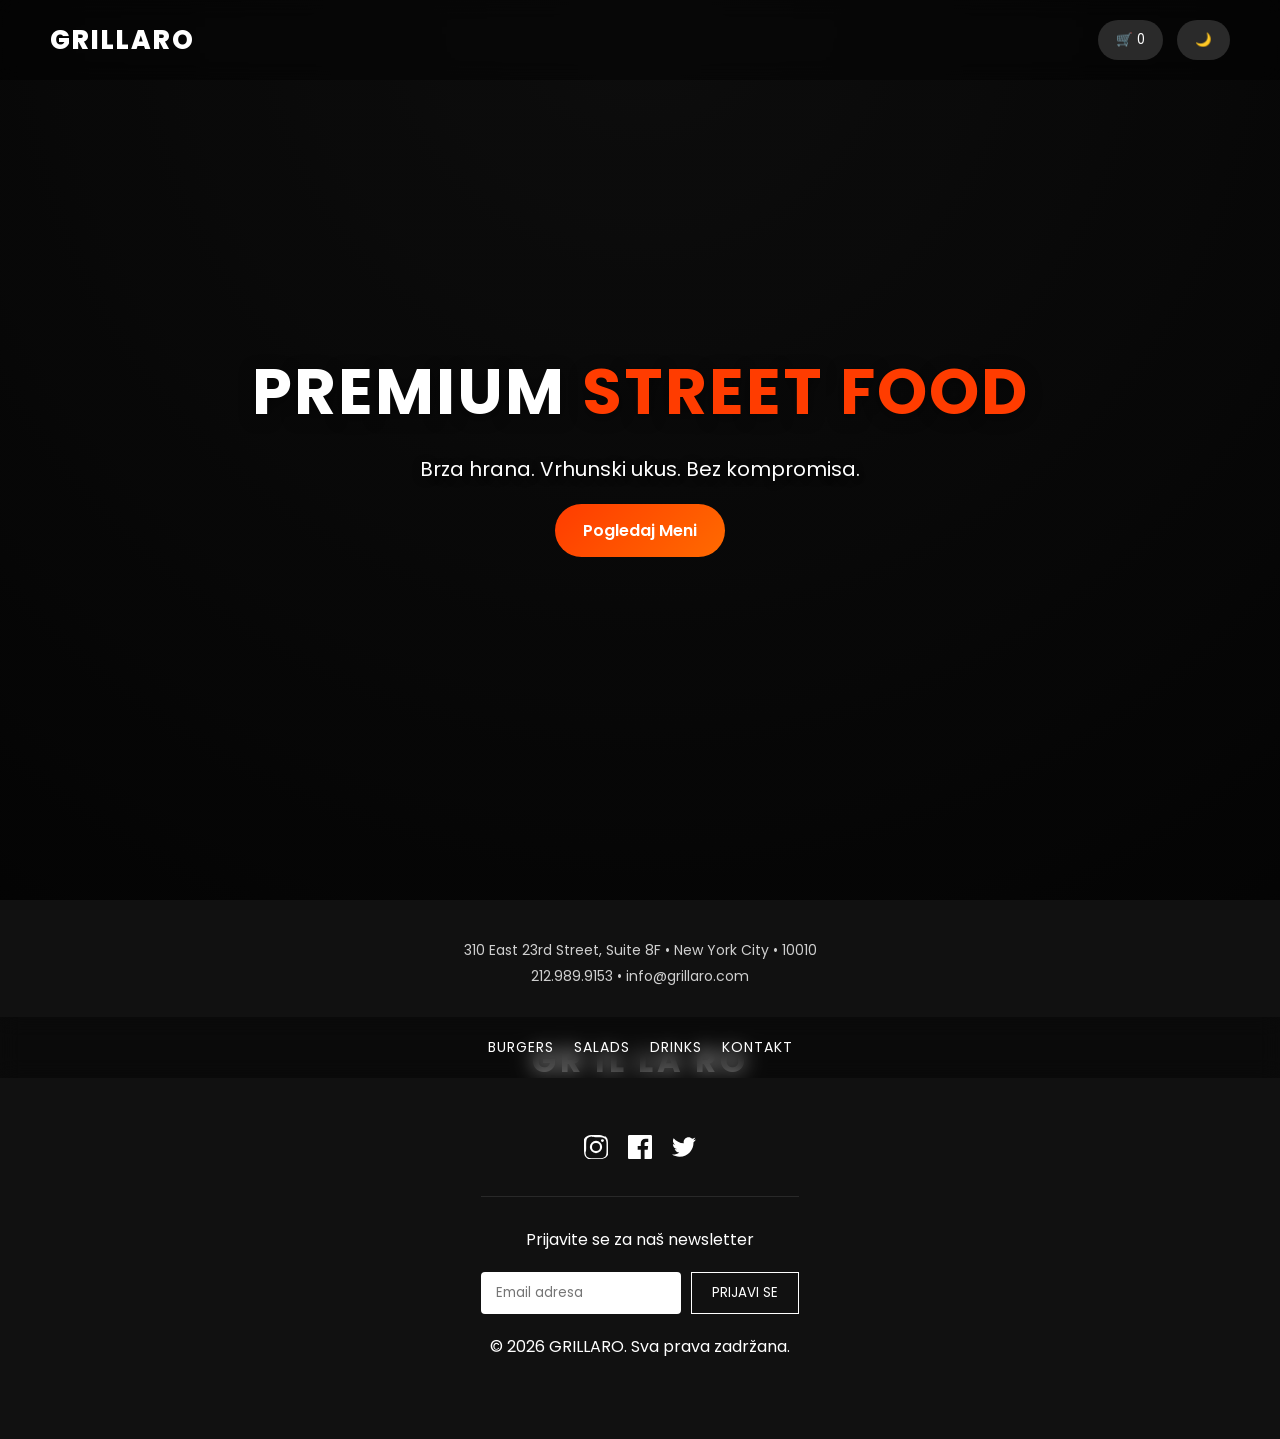
==== commit eb3c302f: "Opis promena koje si napravila" ====
--- a/index.html
+++ b/index.html
@@ -88,4 +88,3 @@
 <script src="script.js"></script>
 </body>
 </html>
-
--- a/style.css
+++ b/style.css
@@ -1,555 +1,588 @@
-/* Reset */
+/* GLOBAL */
 * {
   margin: 0;
   padding: 0;
   box-sizing: border-box;
-}
-
+  font-family: 'Poppins', sans-serif;
+}
 body {
-  font-family: 'Poppins', sans-serif;
-  background: #fff;
-  color: #1e1e1e;
-  line-height: 1.6;
-}
-
-.container {
-  width: 90%;
-  max-width: 1200px;
-  margin: auto;
-}
-
-/* NAVBAR */
-.nav {
+  background: radial-gradient(circle at top, #1a1a1a, #000);
+  color: #fff;
+  transition: background 0.5s ease, color 0.5s ease;
+}
+
+/* OVO JE JEDINA NOVA LINIJA KOJA TI TREBA ZA FILTERE */
+.hidden { display: none !important; }
+
+/* NAV */
+nav {
   display: flex;
   justify-content: space-between;
   align-items: center;
-  padding: 15px 0;
-  position: sticky;
-  top: 0;
-  background: white;
-  z-index: 999;
-  box-shadow: 0 2px 8px rgba(0,0,0,0.1);
-  border-radius: 70px;
-}
-
+  padding: 20px 50px;
+  position: fixed;
+  width: 100%;
+  backdrop-filter: blur(10px);
+  background: rgba(0,0,0,0.4);
+  z-index: 10;
+}
 .logo {
-  font-weight: 700;
-  font-size: 1.8rem;
-  color: #d62828;
-  margin-left: 20px;
-}
-
-.nav-links {
-  list-style: none;
-  display: flex;
-  gap: 25px;
-}
-
-.nav-links a {
-  text-decoration: none;
-  color: #1e1e1e;
-  font-weight: 600;
-  transition: color 0.3s ease;
-  margin-right: 20px;
-}
-
-.nav-links a:hover {
-  color: #d62828;
-}
+  font-size: 26px;
+  font-weight: 800;
+  letter-spacing: 2px;
+}
+.cart-btn, .theme-btn {
+  background: #ffffff26;
+  border: none;
+  padding: 10px 18px;
+  color: white;
+  border-radius: 30px;
+  cursor: pointer;
+  margin-left: 10px;
+  transition: 0.3s;
+}
+.cart-btn:hover, .theme-btn:hover { transform: scale(1.05); }
 
 /* HERO */
 .hero {
-  height: 70vh;
-  color: white;
-  display: flex;
-  flex-direction: column;
+  height: 100vh;
+  display: flex;
+  align-items: center;
   justify-content: center;
-  text-align: center;
+  padding: 0 60px;
   position: relative;
-}
-
-.hero-content {
-  position: relative;
-  z-index: 2;
-}
-
-.hero h1 {
-  font-size: 4rem;
-  margin-bottom: 15px;
-}
-
-.hero p {
-  font-size: 1.5rem;
-  margin-bottom: 25px;
-}
-
-.btn {
-  padding: 12px 30px;
-  border: none;
-  cursor: pointer;
-  font-weight: 700;
-  border-radius: 30px;
-  font-size: 1rem;
-  transition: background-color 0.3s ease, transform 0.1s ease;
-}
-
-.btn-primary {
-  background-color: #d62828;
-  color: white;
-  text-decoration: none;
-}
-
-.btn-primary:hover {
-  background-color: #a62222;
-}
-
-.btn-secondary {
-  background-color: #f77f00;
-  color: white;
-  margin-top: 10px;
-}
-
-.btn-secondary:hover {
-  background-color: #cc6b00;
-}
-
-.btn:active {
-  transform: scale(0.95);
-}
-
-/* MENI */
-.meni {
-  padding: 60px 0;
-  text-align: center;
-}
-
-.meni h2 {
-  font-size: 2.5rem;
-  margin-bottom: 40px;
-  color: #d62828;
-}
-
-.meni-grid {
-  display: grid;
-  grid-template-columns: repeat(auto-fit, minmax(280px, 1fr));
-  gap: 30px;
-}
-
-.jelo {
-  background: #fff5f3;
-  padding: 20px;
-  border-radius: 12px;
-  box-shadow: 0 2px 12px rgba(0,0,0,0.1);
-  display: flex;
-  flex-direction: column;
-  align-items: center;
-  transition: transform 0.3s ease, box-shadow 0.3s ease;
-}
-
-.jelo:hover {
-  box-shadow: 0 12px 30px rgba(214, 40, 40, 0.5);
-  transform: translateY(-15px);
-  transition: transform 0.3s ease, box-shadow 0.3s ease;
-}
-
-.jelo img {
-  width: 100%;
-  height: 100%;
-  border-radius: 12px;
-  margin-bottom: 15px;
-  object-fit: cover;
-  height: 350px;
-  transition: transform 0.4s ease;
-}
-
-.jelo:hover img {
-  transform: scale(1.05);
-}
-
-.jelo h3 {
-  color: #d62828;
-  margin-bottom: 10px;
-  font-size: 1.3rem;
-}
-
-.jelo p {
-  font-size: 0.95rem;
-  color: #555;
-  margin-bottom: 10px;
-  text-align: center;
-}
-
-.cena {
-  font-weight: 700;
-  color: #1e1e1e;
-  font-size: 1.1rem;
-}
-
-.jelo .btn-secondary {
-  padding: 10px 20px;
-  font-weight: 600;
-  border-radius: 25px;
-}
-
-.jelo .btn-secondary:hover {
-  background-color: #cc6b00;
-  box-shadow: 0 4px 12px rgba(204,107,0,0.5);
-}
-
-/* O NAMA */
-.o-nama {
-  padding: 60px 0;
-  text-align: center;
-}
-
-.o-nama h2 {
-  font-size: 2.5rem;
-  margin-bottom: 20px;
-  color: #d62828;
-}
-
-.o-nama p {
-  max-width: 700px;
-  margin: auto;
-  font-size: 1.1rem;
-  color: #333;
-}
-
-/* KONTAKT */
-.kontakt {
-  padding: 60px 0;
-  background: #f9f9f9;
-}
-
-.kontakt h2 {
-  font-size: 2.5rem;
-  margin-bottom: 30px;
-  color: #d62828;
-  text-align: center;
-}
-
-form {
-  max-width: 500px;
-  margin: auto;
-  display: flex;
-  flex-direction: column;
-  gap: 20px;
-}
-
-input, textarea {
-  padding: 12px;
-  border-radius: 8px;
-  border: 1px solid #ccc;
-  font-size: 1rem;
-  resize: vertical;
-}
-
-button[type="submit"] {
-  width: 100%;
-}
-
-/* FOOTER */
-.footer {
-  background: #1e1e1e;
   color: white;
   text-align: center;
-  padding: 20px 0;
-  font-size: 0.9rem;
-}
-
-/* Fade-in efekat */
-.fade-in {
+  background: linear-gradient(rgba(0,0,0,0.5), rgba(0,0,0,0.5)),
+              url("https://images.unsplash.com/photo-1600891964599-f61ba0e24092") center/cover no-repeat;
+  background-size: cover;
+  transition: background 0.5s ease, color 0.5s ease;
+}
+.hero-text h1 {
+  font-size: 64px;
+  text-transform: uppercase;
+  letter-spacing: 2px;
+  text-shadow: 0 3px 15px rgba(0,0,0,0.5);
+}
+.hero-text span { color: #ff3c00; }
+.hero-text p {
+  margin-top: 15px;
+  font-size: 20px;
+  text-shadow: 0 2px 10px rgba(0,0,0,0.4);
+}
+.cta {
+  display: inline-block;
+  margin-top: 20px;
+  background: linear-gradient(135deg,#ff3c00,#ff6a00);
+  padding: 14px 28px;
+  border-radius: 30px;
+  color: white;
+  font-weight: 600;
+  text-decoration: none;
+  transition: 0.3s;
+}
+.cta:hover { transform: scale(1.05); box-shadow: 0 5px 15px rgba(255,60,0,0.6); }
+
+/* MENU GRID */
+.menu {
+  padding: 100px 100px;
+}
+.menu h2 {
+  text-align: center;
+  margin-left: auto;
+  margin-right: auto;
+}
+.menu-grid {
+  display: grid;
+  grid-template-columns: repeat(3, 1fr);
+  gap: 20px;
+  margin-top: 40px;
+}
+
+/* KARTICE - VRACENO NA TVOJE */
+.card {
+  background: rgba(255,255,255,0.06);
+  border-radius: 20px;
+  overflow: hidden;
+  padding: 20px;
+  display: flex;
+  flex-direction: column;
+  align-items: center;
+  text-align: center;
+  height: 600px;
+  transition: transform 0.3s ease;
+}
+.card img {
+  width: 100%;
+  height: 400px;
+  object-fit: cover;
+  border-radius: 20px;
+  margin-bottom: 10px;
+}
+
+/* PRICE ROW */
+.price-row {
+  display: flex;
+  justify-content: space-between;
+  align-items: center;
+  width: 100%;
+  padding-top: 50px ;
+}
+.price-row button {
+  width: 40px;
+  height: 40px;
+  border-radius: 50%;
+  background: #ff3c00;
+  border: none;
+  color: white;
+  cursor: pointer;
+  transition: 0.3s;
+}
+.price-row button:hover { transform: scale(1.1); }
+
+/* CART */
+.cart-overlay {
+  position: fixed;
+  inset: 0;
+  background: rgba(0,0,0,.6);
+  backdrop-filter: blur(6px);
   opacity: 0;
-  transform: translateY(20px);
-  transition: opacity 0.6s ease-out, transform 0.6s ease-out;
-}
-
-.fade-in.visible {
-  opacity: 1;
-  transform: translateY(0);
-}
-
-/* Scroll-to-top dugme */
-#scrollToTopBtn {
+  pointer-events: none;
+  transition: opacity 0.4s ease;
+  z-index: 90;
+}
+.cart-overlay.active { opacity: 1; pointer-events: all; }
+
+.cart-panel {
   position: fixed;
-  bottom: 30px;
-  right: 100px;
-  display: none;
-  background-color: #d62828;
-  color: white;
+  right: 0;
+  top: 0;
+  width: 400px;
+  height: 100%;
+  background: #111;
+  color: #fff;
+  display: flex;
+  flex-direction: column;
+  padding: 20px;
+  transform: translateX(100%);
+  transition: transform 0.4s ease, background 0.5s ease, color 0.5s ease;
+  border-radius: 20px 0 0 20px;
+  box-shadow: -5px 0 30px rgba(0,0,0,0.7);
+}
+.cart-overlay.active .cart-panel { transform: translateX(0); }
+
+.cart-header {
+  display: flex;
+  justify-content: space-between;
+  align-items: center;
+  padding-bottom: 10px;
+  border-bottom: 1px solid rgba(255,255,255,0.1);
+}
+.cart-header h2 { font-size: 22px; font-weight: 700; }
+
+.close-cart {
+  width: 36px;
+  height: 36px;
+  border-radius: 50%;
+  background: rgba(255,255,255,0.08);
+  border: 1px solid rgba(255,255,255,0.15);
+  display: flex;
+  align-items: center;
+  justify-content: center;
+  cursor: pointer;
+  position: relative;
+  transition: 0.3s;
+}
+.close-cart span {
+  position: absolute;
+  width: 16px;
+  height: 2px;
+  background: white;
+  border-radius: 2px;
+}
+.close-cart span:first-child { transform: rotate(45deg); }
+.close-cart span:last-child { transform: rotate(-45deg); }
+
+.cart-items { flex:1; overflow-y:auto; margin: 15px 0; }
+.cart-item {
+  display:flex;
+  gap:15px;
+  align-items:center;
+  background: rgba(255,255,255,0.05);
+  padding: 12px;
+  border-radius: 15px;
+  margin-bottom: 12px;
+}
+.cart-img { width:60px; height:60px; object-fit:cover; border-radius:10px; }
+
+.cart-controls {
+  display:flex;
+  align-items:center;
+  gap:8px;
+  margin-top:5px;
+}
+.cart-controls button {
+  width:32px;
+  height:32px;
+  border-radius:50%;
+  background: #ff3c00;
+  border:none;
+  color:white;
+  font-size:18px;
+  font-weight:600;
+  cursor:pointer;
+}
+
+.delivery-section { padding:20px 0; }
+.delivery-section input {
+  width:100%; margin-bottom:15px; padding: 14px 16px; border-radius: 14px;
+  border: 1px solid rgba(255,255,255,0.2); background: rgba(255,255,255,0.05); color: #fff;
+}
+
+.checkout-btn {
+  width:100%; padding:14px; background: linear-gradient(135deg,#ff3c00,#ff6a00);
+  border:none; border-radius:30px; color:white; font-weight:600; cursor:pointer;
+}
+
+/* LIGHT MODE - VRACENO TVOJE */
+body.light { background:#f8f8f8; color:#111; }
+body.light nav { background: rgba(255,255,255,0.8); color:#111; }
+body.light .card { background: rgba(255,255,255,0.9); color:#111; }
+body.light .cart-panel { background:#ffffff; color:#111; }
+body.light .card .ingredients, body.light .card p { color: #333; }
+
+/* TABS I FILTERI - VRACENO TVOJE */
+.tabs { display: flex; justify-content: center; flex-wrap: wrap; gap: 15px; margin-bottom: 30px; }
+.tab-btn {
+  padding: 10px 22px; border: none; border-radius: 30px; cursor: pointer;
+  background: rgba(255,60,0,0.2); color: white; font-weight: 600; transition: 0.3s;
+}
+.tab-btn.active { background: linear-gradient(135deg,#ff3c00,#ff6a00); }
+
+.filters { display: flex; justify-content: center; flex-wrap: wrap; gap: 15px; margin-bottom: 30px; }
+
+/* RESPONSIVE - VRACEN TVOJ ORIGINALNI MOBILNI DIZAJN */
+@media (max-width: 1024px) { .menu-grid { grid-template-columns: repeat(2, 1fr); } }
+@media (max-width: 600px) {
+  .menu { padding: 80px 16px; }
+  .menu-grid { grid-template-columns: 1fr; gap: 14px; }
+  .card { flex-direction: row; height: auto; padding: 12px; text-align: left; align-items: flex-start; border-radius: 18px; }
+  .card img { width: 90px; height: 90px; border-radius: 14px; margin-bottom: 0; margin-right: 12px; flex-shrink: 0; }
+  .card-content { flex: 1; display: flex; flex-direction: column; justify-content: space-between; min-height: 90px; }
+  .cart-panel { width: 85%; }
+}
+
+/* FOOTER - TVOJ ORIGINALNI */
+footer { background: #111; color: #ffffff; padding: 40px 20px; text-align: center; }
+.footer-logo { font-size: 32px; font-weight: 700; letter-spacing: 4px; margin: 20px 0; }
+.footer-social a svg { width: 24px; height: 24px; fill: currentColor; }
+
+.hidden { display: none !important; }
+
+/* LIGHT MODE SPECIFIČNE POPRAVKE ZA KORPU */
+body.light .cart-panel { 
+    background: #ffffff; 
+    color: #111; 
+    box-shadow: -5px 0 30px rgba(0,0,0,0.1); 
+}
+body.light .cart-header { border-bottom: 1px solid #ddd; }
+body.light .cart-item { background: #f0f0f0; color: #111; }
+body.light .cart-item strong { color: #000; }
+body.light .close-cart { background: #eee; border-color: #ddd; }
+body.light .close-cart span { background: #111; }
+body.light .delivery-section input {
+    background: #fff;
+    border: 1px solid #ccc;
+    color: #111;
+}
+body.light .delivery-section h3 { color: #111; }
+body.light .summary span { color: #333; }
+
+/* Razdvajanje teksta i cene u dnu korpe */
+.summary div {
+    display: flex;
+    justify-content: space-between; /* Ovo gura cenu skroz desno */
+    align-items: center;
+    margin-bottom: 10px;
+    width: 100%;
+}
+
+.summary .grand {
+    margin-top: 15px;
+    padding-top: 15px;
+    border-top: 1px solid rgba(255, 255, 255, 0.1);
+    font-size: 1.2rem;
+    font-weight: 700;
+}
+
+/* Prilagođavanje za Light Mode da se vidi linija razgraničenja */
+body.light .summary .grand {
+    border-top: 1px solid #ddd;
+}
+
+@media (max-width: 600px) {
+  /* Smanjujemo padding celog panela da dobijemo prostor */
+  .cart-panel { 
+    width: 85%; 
+    padding: 15px; 
+  }
+
+  /* Sekcija sa podacima postaje kompaktnija */
+  .delivery-section {
+    padding: 10px 0;
+    display: grid;
+    grid-template-columns: 1fr 1fr; /* Stavlja Ime i Prezime u isti red */
+    gap: 8px;
+  }
+
+  .delivery-section h3 {
+    grid-column: span 2; /* Naslov preko oba reda */
+    font-size: 16px;
+    margin-bottom: 5px;
+  }
+
+  .delivery-section input {
+    padding: 10px;
+    margin-bottom: 0; /* Gap preuzima razmak */
+    font-size: 14px;
+    border-radius: 10px;
+  }
+
+  /* Telefon, Datum i Vreme preko celog reda radi preglednosti */
+  #phone, #pickupDate, #pickupTime {
+    grid-column: span 2;
+  }
+
+  /* Smanjujemo i artikle u korpi da bi ih stalo više */
+  .cart-item {
+    padding: 8px;
+    gap: 10px;
+  }
+  
+  .cart-img {
+    width: 45px;
+    height: 45px;
+  }
+}
+
+/* FOOTER - TVOJ ORIGINALNI STIL */
+footer {
+  background: #111;
+  color: #ffffff;
+  padding: 40px 20px;
+  text-align: center;
+}
+
+.footer-top {
+  margin-bottom: 30px;
+}
+
+.footer-top p {
+  font-size: 14px;
+  margin-bottom: 5px;
+  opacity: 0.8;
+}
+
+.footer-top a {
+  color: #fff;
+  text-decoration: none;
+}
+
+.footer-middle {
+  display: flex;
+  flex-direction: column;
+  align-items: center;
+  gap: 30px;
+  margin-bottom: 40px;
+}
+
+.footer-menu {
+  display: flex;
+  gap: 20px;
+  flex-wrap: wrap;
+  justify-content: center;
+}
+
+.footer-menu a {
+  color: #fff;
+  text-decoration: none;
+  font-size: 14px;
+  text-transform: uppercase;
+  letter-spacing: 1px;
+}
+
+/* TVOJ LOGO: GR IL LA RO horizontalno */
+.footer-logo {
+  font-size: 32px;
+  font-weight: 700;
+  letter-spacing: 4px;
+  display: flex;
+  gap: 10px;
+  justify-content: center;
+}
+
+.footer-social {
+  display: flex;
+  gap: 20px;
+  justify-content: center;
+}
+
+.footer-social a {
+  color: #fff;
+  transition: 0.3s;
+}
+
+.footer-bottom {
+  border-top: 1px solid rgba(255,255,255,0.1);
+  padding-top: 30px;
+}
+
+.footer-newsletter {
+  display: flex;
+  justify-content: center;
+  gap: 10px;
+  margin: 20px 0;
+}
+
+.footer-newsletter input {
+  padding: 10px 15px;
+  border-radius: 4px;
   border: none;
-  padding: 17px 22px;
-  border-radius: 50%;
-  font-size: 1.5rem;
+  width: 200px;
+}
+
+.footer-newsletter button {
+  padding: 10px 20px;
+  background: transparent;
+  color: #fff;
+  border: 1px solid #fff;
   cursor: pointer;
-  box-shadow: 0 4px 8px rgba(214,40,40,0.6);
-  transition: background-color 0.3s ease;
-  z-index: 1000;
-}
-
-#scrollToTopBtn:hover {
-  background-color: #a62222;
-}
-
-/* Dugme za korpu */
-#idiUKorpu {
-  position: fixed;
-  bottom: 30px;
-  right: 30px;
-  background-color: #ff5722;
-  border: none;
-  border-radius: 50%;
-  padding: 15px;
-  cursor: pointer;
-  z-index: 1000;
-  box-shadow: 0 5px 15px rgba(0,0,0,0.3);
-}
-
-#idiUKorpu img {
-  width: 30px;
-  height: 30px;
-  filter: invert(1);
-}
-
-/* Bočna korpa (sidebar) */
-#cartSidebar {
-  position: fixed;
-  top: 0;
-  right: -400px; /* sakrivena po default-u */
-  width: 300px;
-  height: 100%;
+  transition: 0.3s;
+}
+
+.footer-newsletter button:hover {
   background: #fff;
-  box-shadow: -2px 0 8px rgba(0, 0, 0, 0.3);
-  overflow-y: auto;
-  transition: right 0.3s ease-in-out;
-  z-index: 1001;
-  padding: 20px;
-}
-
-/* Kada je otvorena */
-#cartSidebar.open {
-  right: 0;
-}
-
-/* Naslov korpe */
-#cartSidebar h2 {
-  font-size: 1.5em;
-  margin-bottom: 15px;
-  border-bottom: 1px solid #ddd;
-  padding-bottom: 5px;
-  color: #ff5722;
-}
-
-/* Lista proizvoda u korpi */
-#cartItems {
-  list-style: none;
-  padding: 0;
-  margin: 0;
-}
-
-#cartItems li {
-  display: flex;
-  flex-wrap: wrap;
-  align-items: center;
-  justify-content: space-between;
-  padding: 8px 0;
-  border-bottom: 1px solid #ddd;
-  font-size: 14px;
-}
-
-#cartItems .naziv {
-  font-weight: bold;
-  flex: 1 0 100%;
-}
-
-#cartItems .cena {
-  color: #333;
-}
-
-#cartItems .kolicina {
-  margin: 0 5px;
-}
-
-/* Dugme za smanjenje količine */
-#cartItems button.smanji {
-  background: #ff4444;
-  border: none;
-  color: #fff;
-  font-size: 16px;
-  padding: 2px 8px;
-  cursor: pointer;
-  border-radius: 3px;
-  margin-left: 10px;
-}
-
-#cartItems button.smanji:hover {
-  background: #cc0000;
-}
-
-/* Ukupna cena */
-#ukupnaCena {
-  margin-top: 15px;
-  font-weight: bold;
-  font-size: 16px;
-  border-top: 2px solid #ddd;
-  padding-top: 10px;
-}
-
-/* Overlay za zatvaranje korpe */
-#cartOverlay {
-  position: fixed;
-  top: 0;
-  left: 0;
-  width: 100%;
-  height: 100%;
-  background: rgba(0, 0, 0, 0.4);
-  display: none;
-  z-index: 999;
-}
-
-/* Kada je overlay aktivan */
-#cartSidebar.open + #cartOverlay {
-  display: block;
-}
-
-/* Scroll bar za korpu */
-#cartSidebar::-webkit-scrollbar {
-  width: 6px;
-}
-
-#cartSidebar::-webkit-scrollbar-thumb {
-  background: #ccc;
-  border-radius: 3px;
-}
-
-/* Checkout dugme */
-.checkout {
-  background-color: #4caf50;
-  color: white;
-  border: none;
-  padding: 14px;
-  font-size: 16px;
-  border-radius: 8px;
-  cursor: pointer;
-  transition: background 0.3s ease;
-  width: 100%;
-  margin-top: 15px;
-}
-
-.checkout:hover {
-  background-color: #388e3c;
-}
-
-/* Responsive */
-@media (max-width: 768px) {
-  .hero h1 {
-    font-size: 2.8rem;
-  }
-  .hero p {
-    font-size: 1.2rem;
-  }
-  .nav-links {
-    gap: 15px;
-    font-size: 10.7px;
-  }
+  color: #000;
 }
 
 @media (max-width: 600px) {
-  .jelo img {
-    height: 140px;
-  }
-}
-
-/* HERO dodatni stilovi */
-.hero {
-  position: relative; /* Obavezno da overlay radi */
-  height: 80vh;
-  color: white;
-  display: flex;
-  flex-direction: column;
-  justify-content: center;
-  text-align: center;
-  overflow: hidden;
-}
-
-.hero-overlay {
-  position: absolute;
-  inset: 0;
-  background: url('img/intro.jpg') no-repeat center center/cover;
-  opacity: 1; /* Možeš menjati providnost */
-  z-index: 1;
-  pointer-events: none; /* Da overlay ne blokira klikove */
-}
-
-.hero-content {
-  position: relative;
-  z-index: 2;
-  margin-bottom: 150px;
-}
-
-/* Ostali hero stilovi */
-.hero h1 {
-  font-size: 4rem;
-  margin-bottom: 15px;
-}
-
-.hero p {
-  font-size: 1.5rem;
-  margin-bottom: 25px;
-}
-
-/* Dugme idi u korpu */
-#idiUKorpu {
-  position: fixed;
-  bottom: 30px;
-  right: 30px;
-  z-index: 1001;
-  background-color: #ff5722;
-  border: none;
-  border-radius: 50%;
-  padding: 15px;
-  cursor: pointer;
-  box-shadow: 0 4px 12px rgba(0, 0, 0, 0.3);
-}
-
-#idiUKorpu img {
-  width: 28px;
-  height: 28px;
-  filter: invert(1);
-}
-
-/* Dugme za zatvaranje korpe */
-.close-cart {
-  position: absolute;
-  top: 10px;
-  right: 15px;
-  background: none;
-  border: none;
-  font-size: 28px;
-  cursor: pointer;
-  color: #333;
-}
-
-.posalji {
-  padding: 12px 30px;
-  border: none;
-  cursor: pointer;
-  font-weight: 700;
-  border-radius: 30px;
-  font-size: 1rem;
-  transition: background-color 0.3s ease, transform 0.1s ease;
-  background-color: green;
+  /* SMANJENA POLJA ZA UNOS */
+  .delivery-section {
+    display: grid;
+    grid-template-columns: 1fr 1fr; /* Ime i Prezime u istom redu */
+    gap: 8px;
+    padding: 5px 0;
+  }
   
-}
-
-#ddd {
-  color: rgb(255, 255, 255);
-}
-
-/* Promeni boju pozadine dugmeta kada se pređe mišem preko njega */
-.posalji:hover {
-  background-color: #25c117;
-  color: white;
-  cursor: pointer; /* pokazivač ruke */
-}
-
+  .delivery-section h3 {
+    grid-column: span 2;
+    font-size: 15px;
+    margin-bottom: 5px;
+  }
+
+  .delivery-section input {
+    padding: 8px 12px;
+    font-size: 13px;
+    margin-bottom: 0;
+    border-radius: 8px;
+  }
+
+  /* Polja koja moraju biti dugačka */
+  #phone, #pickupDate, #pickupTime {
+    grid-column: span 2;
+  }
+
+  /* Smanjujemo i visinu artikala u korpi da bi stalo više */
+  .cart-item {
+    padding: 8px;
+    margin-bottom: 8px;
+  }
+  
+  .cart-img {
+    width: 40px;
+    height: 40px;
+  }
+}
+
+@media (max-width: 600px) {
+  .menu { padding: 80px 16px; }
+  .menu-grid { grid-template-columns: 1fr; gap: 14px; }
+
+  /* Kartica */
+  .card {
+    display: flex;
+    flex-direction: row; /* slika levo, tekst desno */
+    align-items: flex-start;
+    padding: 12px;
+    gap: 12px;
+    background: rgba(255,255,255,0.05);
+    border-radius: 18px;
+    position: relative; /* za apsolutno pozicioniranje cena+dugme */
+    height: 120px; /* minimalna visina kartice */
+  }
+
+  /* Slika */
+  .card img {
+    width: 90px;
+    height: 90px;
+    border-radius: 14px;
+    object-fit: cover;
+    flex-shrink: 0;
+  }
+
+  /* Desni deo */
+  .card-content {
+    display: flex;
+    flex-direction: column;
+    flex: 1;
+    min-width: 0;
+    padding-right: 60px; /* prostor za dugme + cena */
+  }
+
+  /* Ime proizvoda */
+  .card h3 {
+    font-size: 16px;
+    font-weight: 700;
+    margin-bottom: 8px;
+    color: #fff;
+    white-space: normal;
+  }
+
+  /* Sakrivamo opis proizvoda */
+  .card .ingredients {
+    display: none;
+  }
+
+  /* Dugme + i cena u donjem desnom uglu */
+  .price-row {
+    position: absolute;
+    bottom: 12px;
+    right: 12px;
+    display: flex;
+    align-items: center;
+    gap: 6px; /* cena odmah pored dugmeta */
+  }
+
+  .price-row button {
+    width: 36px;
+    height: 36px;
+    background: linear-gradient(135deg, #ff3c00, #ff6a00);
+    border-radius: 12px;
+    border: none;
+    color: white;
+    font-size: 20px;
+    cursor: pointer;
+    box-shadow: 0 3px 8px rgba(255,60,0,0.3);
+  }
+
+  .price-row span {
+    font-size: 16px;
+    font-weight: 700;
+    color: #ff3c00;
+    padding-left: 330px;
+  }
+
+  /* Light mode prilagodbe */
+  body.light .card h3 { color: #111; }
+}
+
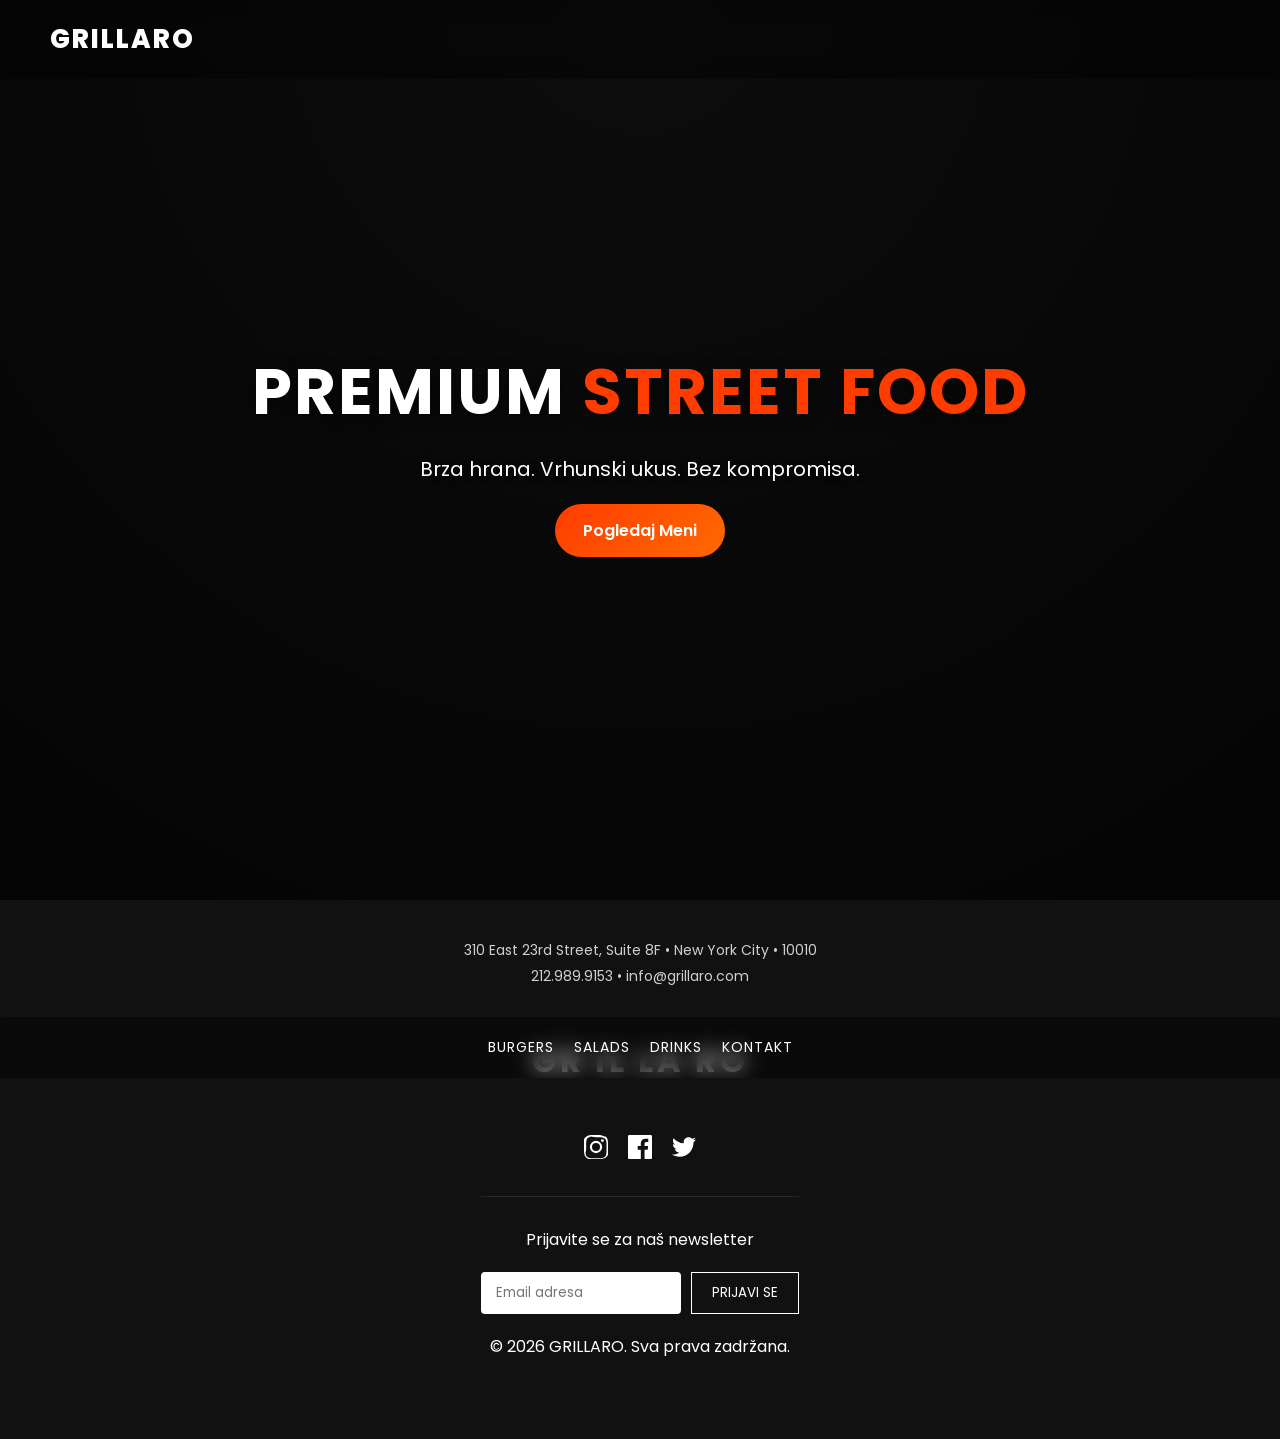
==== commit a94f5404: "Update index.html" ====
--- a/index.html
+++ b/index.html
@@ -11,10 +11,6 @@
 
 <nav>
     <div class="logo">GRILLARO</div>
-    <div class="nav-right">
-        <button class="cart-btn" onclick="toggleCart()">🛒 <span id="cart-count">0</span></button>
-        <button id="theme-toggle" class="theme-btn">🌙</button>
-    </div>
 </nav>
 
 <section class="hero">
--- a/style.css
+++ b/style.css
@@ -586,3 +586,832 @@
   body.light .card h3 { color: #111; }
 }
 
+@media (max-width: 600px) {
+  /* SMANJENA POLJA ZA UNOS */
+  .delivery-section {
+    display: grid;
+    grid-template-columns: 1fr 1fr; /* Ime i Prezime u istom redu */
+    gap: 8px;
+    padding: 5px 0;
+  }
+  
+  .delivery-section h3 {
+    grid-column: span 2;
+    font-size: 15px;
+    margin-bottom: 5px;
+  }
+
+  .delivery-section input {
+    padding: 8px 12px;
+    font-size: 13px;
+    margin-bottom: 0;
+    border-radius: 8px;
+  }
+
+  /* Polja koja moraju biti dugačka */
+  #phone, #pickupDate, #pickupTime {
+    grid-column: span 2;
+  }
+
+  /* Smanjujemo i visinu artikala u korpi da bi stalo više */
+  .cart-item {
+    padding: 8px;
+    margin-bottom: 8px;
+  }
+  
+  .cart-img {
+    width: 40px;
+    height: 40px;
+  }
+}
+
+@media (max-width: 360px) {
+  .menu { padding: 80px 16px; }
+  .menu-grid { grid-template-columns: 1fr; gap: 14px; }
+
+  /* Kartica */
+  .card {
+    display: flex;
+    flex-direction: row; /* slika levo, tekst desno */
+    align-items: flex-start;
+    padding: 12px;
+    gap: 12px;
+    background: rgba(255,255,255,0.05);
+    border-radius: 18px;
+    position: relative; /* za apsolutno pozicioniranje cena+dugme */
+    height: 120px; /* minimalna visina kartice */
+  }
+
+  /* Slika */
+  .card img {
+    width: 90px;
+    height: 90px;
+    border-radius: 14px;
+    object-fit: cover;
+    flex-shrink: 0;
+  }
+
+  /* Desni deo */
+  .card-content {
+    display: flex;
+    flex-direction: column;
+    flex: 1;
+    min-width: 0;
+    padding-right: 60px; /* prostor za dugme + cena */
+  }
+
+  /* Ime proizvoda */
+  .card h3 {
+    font-size: 16px;
+    font-weight: 700;
+    margin-bottom: 8px;
+    color: #fff;
+    white-space: normal;
+  }
+
+  /* Sakrivamo opis proizvoda */
+  .card .ingredients {
+    display: none;
+  }
+
+  /* Dugme + i cena u donjem desnom uglu */
+  .price-row {
+    position: absolute;
+    bottom: 12px;
+    right: 12px;
+    display: flex;
+    align-items: center;
+    gap: 6px; /* cena odmah pored dugmeta */
+  }
+
+  .price-row button {
+    width: 36px;
+    height: 36px;
+    background: linear-gradient(135deg, #ff3c00, #ff6a00);
+    border-radius: 12px;
+    border: none;
+    color: white;
+    font-size: 20px;
+    cursor: pointer;
+    box-shadow: 0 3px 8px rgba(255,60,0,0.3);
+  }
+
+  .price-row span {
+    font-size: 16px;
+    font-weight: 700;
+    color: #ff3c00;
+    padding-left: 200px;
+  }
+
+  /* Light mode prilagodbe */
+  body.light .card h3 { color: #111; }
+}
+
+/* GLOBAL */
+* {
+  margin: 0;
+  padding: 0;
+  box-sizing: border-box;
+  font-family: 'Poppins', sans-serif;
+}
+body {
+  background: radial-gradient(circle at top, #1a1a1a, #000);
+  color: #fff;
+  transition: background 0.5s ease, color 0.5s ease;
+}
+
+/* OVO JE JEDINA NOVA LINIJA KOJA TI TREBA ZA FILTERE */
+.hidden { display: none !important; }
+
+/* NAV */
+nav {
+  display: flex;
+  justify-content: space-between;
+  align-items: center;
+  padding: 20px 50px;
+  position: fixed;
+  width: 100%;
+  backdrop-filter: blur(10px);
+  background: rgba(0,0,0,0.4);
+  z-index: 10;
+}
+.logo {
+  font-size: 26px;
+  font-weight: 800;
+  letter-spacing: 2px;
+}
+.cart-btn, .theme-btn {
+  background: #ffffff26;
+  border: none;
+  padding: 10px 18px;
+  color: white;
+  border-radius: 30px;
+  cursor: pointer;
+  margin-left: 10px;
+  transition: 0.3s;
+}
+.cart-btn:hover, .theme-btn:hover { transform: scale(1.05); }
+
+/* HERO */
+.hero {
+  height: 100vh;
+  display: flex;
+  align-items: center;
+  justify-content: center;
+  padding: 0 60px;
+  position: relative;
+  color: white;
+  text-align: center;
+  background: linear-gradient(rgba(0,0,0,0.5), rgba(0,0,0,0.5)),
+              url("https://images.unsplash.com/photo-1600891964599-f61ba0e24092") center/cover no-repeat;
+  background-size: cover;
+  transition: background 0.5s ease, color 0.5s ease;
+}
+.hero-text h1 {
+  font-size: 64px;
+  text-transform: uppercase;
+  letter-spacing: 2px;
+  text-shadow: 0 3px 15px rgba(0,0,0,0.5);
+}
+.hero-text span { color: #ff3c00; }
+.hero-text p {
+  margin-top: 15px;
+  font-size: 20px;
+  text-shadow: 0 2px 10px rgba(0,0,0,0.4);
+}
+.cta {
+  display: inline-block;
+  margin-top: 20px;
+  background: linear-gradient(135deg,#ff3c00,#ff6a00);
+  padding: 14px 28px;
+  border-radius: 30px;
+  color: white;
+  font-weight: 600;
+  text-decoration: none;
+  transition: 0.3s;
+}
+.cta:hover { transform: scale(1.05); box-shadow: 0 5px 15px rgba(255,60,0,0.6); }
+
+/* MENU GRID */
+.menu {
+  padding: 100px 100px;
+}
+.menu h2 {
+  text-align: center;
+  margin-left: auto;
+  margin-right: auto;
+}
+.menu-grid {
+  display: grid;
+  grid-template-columns: repeat(3, 1fr);
+  gap: 20px;
+  margin-top: 40px;
+}
+
+/* KARTICE - VRACENO NA TVOJE */
+.card {
+  background: rgba(255,255,255,0.06);
+  border-radius: 20px;
+  overflow: hidden;
+  padding: 20px;
+  display: flex;
+  flex-direction: column;
+  align-items: center;
+  text-align: center;
+  height: 600px;
+  transition: transform 0.3s ease;
+}
+.card img {
+  width: 100%;
+  height: 400px;
+  object-fit: cover;
+  border-radius: 20px;
+  margin-bottom: 10px;
+}
+
+/* PRICE ROW */
+.price-row {
+  display: flex;
+  justify-content: space-between;
+  align-items: center;
+  width: 100%;
+  padding-top: 50px ;
+}
+.price-row button {
+  width: 40px;
+  height: 40px;
+  border-radius: 50%;
+  background: #ff3c00;
+  border: none;
+  color: white;
+  cursor: pointer;
+  transition: 0.3s;
+}
+.price-row button:hover { transform: scale(1.1); }
+
+/* CART */
+.cart-overlay {
+  position: fixed;
+  inset: 0;
+  background: rgba(0,0,0,.6);
+  backdrop-filter: blur(6px);
+  opacity: 0;
+  pointer-events: none;
+  transition: opacity 0.4s ease;
+  z-index: 90;
+}
+.cart-overlay.active { opacity: 1; pointer-events: all; }
+
+.cart-panel {
+  position: fixed;
+  right: 0;
+  top: 0;
+  width: 400px;
+  height: 100%;
+  background: #111;
+  color: #fff;
+  display: flex;
+  flex-direction: column;
+  padding: 20px;
+  transform: translateX(100%);
+  transition: transform 0.4s ease, background 0.5s ease, color 0.5s ease;
+  border-radius: 20px 0 0 20px;
+  box-shadow: -5px 0 30px rgba(0,0,0,0.7);
+}
+.cart-overlay.active .cart-panel { transform: translateX(0); }
+
+.cart-header {
+  display: flex;
+  justify-content: space-between;
+  align-items: center;
+  padding-bottom: 10px;
+  border-bottom: 1px solid rgba(255,255,255,0.1);
+}
+.cart-header h2 { font-size: 22px; font-weight: 700; }
+
+.close-cart {
+  width: 36px;
+  height: 36px;
+  border-radius: 50%;
+  background: rgba(255,255,255,0.08);
+  border: 1px solid rgba(255,255,255,0.15);
+  display: flex;
+  align-items: center;
+  justify-content: center;
+  cursor: pointer;
+  position: relative;
+  transition: 0.3s;
+}
+.close-cart span {
+  position: absolute;
+  width: 16px;
+  height: 2px;
+  background: white;
+  border-radius: 2px;
+}
+.close-cart span:first-child { transform: rotate(45deg); }
+.close-cart span:last-child { transform: rotate(-45deg); }
+
+.cart-items { flex:1; overflow-y:auto; margin: 15px 0; }
+.cart-item {
+  display:flex;
+  gap:15px;
+  align-items:center;
+  background: rgba(255,255,255,0.05);
+  padding: 12px;
+  border-radius: 15px;
+  margin-bottom: 12px;
+}
+.cart-img { width:60px; height:60px; object-fit:cover; border-radius:10px; }
+
+.cart-controls {
+  display:flex;
+  align-items:center;
+  gap:8px;
+  margin-top:5px;
+}
+.cart-controls button {
+  width:32px;
+  height:32px;
+  border-radius:50%;
+  background: #ff3c00;
+  border:none;
+  color:white;
+  font-size:18px;
+  font-weight:600;
+  cursor:pointer;
+}
+
+.delivery-section { padding:20px 0; }
+.delivery-section input {
+  width:100%; margin-bottom:15px; padding: 14px 16px; border-radius: 14px;
+  border: 1px solid rgba(255,255,255,0.2); background: rgba(255,255,255,0.05); color: #fff;
+}
+
+.checkout-btn {
+  width:100%; padding:14px; background: linear-gradient(135deg,#ff3c00,#ff6a00);
+  border:none; border-radius:30px; color:white; font-weight:600; cursor:pointer;
+}
+
+/* LIGHT MODE - VRACENO TVOJE */
+body.light { background:#f8f8f8; color:#111; }
+body.light nav { background: rgba(255,255,255,0.8); color:#111; }
+body.light .card { background: rgba(255,255,255,0.9); color:#111; }
+body.light .cart-panel { background:#ffffff; color:#111; }
+body.light .card .ingredients, body.light .card p { color: #333; }
+
+/* TABS I FILTERI - VRACENO TVOJE */
+.tabs { display: flex; justify-content: center; flex-wrap: wrap; gap: 15px; margin-bottom: 30px; }
+.tab-btn {
+  padding: 10px 22px; border: none; border-radius: 30px; cursor: pointer;
+  background: rgba(255,60,0,0.2); color: white; font-weight: 600; transition: 0.3s;
+}
+.tab-btn.active { background: linear-gradient(135deg,#ff3c00,#ff6a00); }
+
+.filters { display: flex; justify-content: center; flex-wrap: wrap; gap: 15px; margin-bottom: 30px; }
+
+/* RESPONSIVE - VRACEN TVOJ ORIGINALNI MOBILNI DIZAJN */
+@media (max-width: 1024px) { .menu-grid { grid-template-columns: repeat(2, 1fr); } }
+@media (max-width: 600px) {
+  .menu { padding: 80px 16px; }
+  .menu-grid { grid-template-columns: 1fr; gap: 14px; }
+  .card { flex-direction: row; height: auto; padding: 12px; text-align: left; align-items: flex-start; border-radius: 18px; }
+  .card img { width: 90px; height: 90px; border-radius: 14px; margin-bottom: 0; margin-right: 12px; flex-shrink: 0; }
+  .card-content { flex: 1; display: flex; flex-direction: column; justify-content: space-between; min-height: 90px; }
+  .cart-panel { width: 85%; }
+}
+
+/* FOOTER - TVOJ ORIGINALNI */
+footer { background: #111; color: #ffffff; padding: 40px 20px; text-align: center; }
+.footer-logo { font-size: 32px; font-weight: 700; letter-spacing: 4px; margin: 20px 0; }
+.footer-social a svg { width: 24px; height: 24px; fill: currentColor; }
+
+.hidden { display: none !important; }
+
+/* LIGHT MODE SPECIFIČNE POPRAVKE ZA KORPU */
+body.light .cart-panel { 
+    background: #ffffff; 
+    color: #111; 
+    box-shadow: -5px 0 30px rgba(0,0,0,0.1); 
+}
+body.light .cart-header { border-bottom: 1px solid #ddd; }
+body.light .cart-item { background: #f0f0f0; color: #111; }
+body.light .cart-item strong { color: #000; }
+body.light .close-cart { background: #eee; border-color: #ddd; }
+body.light .close-cart span { background: #111; }
+body.light .delivery-section input {
+    background: #fff;
+    border: 1px solid #ccc;
+    color: #111;
+}
+body.light .delivery-section h3 { color: #111; }
+body.light .summary span { color: #333; }
+
+/* Razdvajanje teksta i cene u dnu korpe */
+.summary div {
+    display: flex;
+    justify-content: space-between; /* Ovo gura cenu skroz desno */
+    align-items: center;
+    margin-bottom: 10px;
+    width: 100%;
+}
+
+.summary .grand {
+    margin-top: 15px;
+    padding-top: 15px;
+    border-top: 1px solid rgba(255, 255, 255, 0.1);
+    font-size: 1.2rem;
+    font-weight: 700;
+}
+
+/* Prilagođavanje za Light Mode da se vidi linija razgraničenja */
+body.light .summary .grand {
+    border-top: 1px solid #ddd;
+}
+
+@media (max-width: 600px) {
+  /* Smanjujemo padding celog panela da dobijemo prostor */
+  .cart-panel { 
+    width: 85%; 
+    padding: 15px; 
+  }
+
+  /* Sekcija sa podacima postaje kompaktnija */
+  .delivery-section {
+    padding: 10px 0;
+    display: grid;
+    grid-template-columns: 1fr 1fr; /* Stavlja Ime i Prezime u isti red */
+    gap: 8px;
+  }
+
+  .delivery-section h3 {
+    grid-column: span 2; /* Naslov preko oba reda */
+    font-size: 16px;
+    margin-bottom: 5px;
+  }
+
+  .delivery-section input {
+    padding: 10px;
+    margin-bottom: 0; /* Gap preuzima razmak */
+    font-size: 14px;
+    border-radius: 10px;
+  }
+
+  /* Telefon, Datum i Vreme preko celog reda radi preglednosti */
+  #phone, #pickupDate, #pickupTime {
+    grid-column: span 2;
+  }
+
+  /* Smanjujemo i artikle u korpi da bi ih stalo više */
+  .cart-item {
+    padding: 8px;
+    gap: 10px;
+  }
+  
+  .cart-img {
+    width: 45px;
+    height: 45px;
+  }
+}
+
+/* FOOTER - TVOJ ORIGINALNI STIL */
+footer {
+  background: #111;
+  color: #ffffff;
+  padding: 40px 20px;
+  text-align: center;
+}
+
+.footer-top {
+  margin-bottom: 30px;
+}
+
+.footer-top p {
+  font-size: 14px;
+  margin-bottom: 5px;
+  opacity: 0.8;
+}
+
+.footer-top a {
+  color: #fff;
+  text-decoration: none;
+}
+
+.footer-middle {
+  display: flex;
+  flex-direction: column;
+  align-items: center;
+  gap: 30px;
+  margin-bottom: 40px;
+}
+
+.footer-menu {
+  display: flex;
+  gap: 20px;
+  flex-wrap: wrap;
+  justify-content: center;
+}
+
+.footer-menu a {
+  color: #fff;
+  text-decoration: none;
+  font-size: 14px;
+  text-transform: uppercase;
+  letter-spacing: 1px;
+}
+
+/* TVOJ LOGO: GR IL LA RO horizontalno */
+.footer-logo {
+  font-size: 32px;
+  font-weight: 700;
+  letter-spacing: 4px;
+  display: flex;
+  gap: 10px;
+  justify-content: center;
+}
+
+.footer-social {
+  display: flex;
+  gap: 20px;
+  justify-content: center;
+}
+
+.footer-social a {
+  color: #fff;
+  transition: 0.3s;
+}
+
+.footer-bottom {
+  border-top: 1px solid rgba(255,255,255,0.1);
+  padding-top: 30px;
+}
+
+.footer-newsletter {
+  display: flex;
+  justify-content: center;
+  gap: 10px;
+  margin: 20px 0;
+}
+
+.footer-newsletter input {
+  padding: 10px 15px;
+  border-radius: 4px;
+  border: none;
+  width: 200px;
+}
+
+.footer-newsletter button {
+  padding: 10px 20px;
+  background: transparent;
+  color: #fff;
+  border: 1px solid #fff;
+  cursor: pointer;
+  transition: 0.3s;
+}
+
+.footer-newsletter button:hover {
+  background: #fff;
+  color: #000;
+}
+
+@media (max-width: 600px) {
+  /* SMANJENA POLJA ZA UNOS */
+  .delivery-section {
+    display: grid;
+    grid-template-columns: 1fr 1fr; /* Ime i Prezime u istom redu */
+    gap: 8px;
+    padding: 5px 0;
+  }
+  
+  .delivery-section h3 {
+    grid-column: span 2;
+    font-size: 15px;
+    margin-bottom: 5px;
+  }
+
+  .delivery-section input {
+    padding: 8px 12px;
+    font-size: 13px;
+    margin-bottom: 0;
+    border-radius: 8px;
+  }
+
+  /* Polja koja moraju biti dugačka */
+  #phone, #pickupDate, #pickupTime {
+    grid-column: span 2;
+  }
+
+  /* Smanjujemo i visinu artikala u korpi da bi stalo više */
+  .cart-item {
+    padding: 8px;
+    margin-bottom: 8px;
+  }
+  
+  .cart-img {
+    width: 40px;
+    height: 40px;
+  }
+}
+
+@media (max-width: 600px) {
+  .menu { padding: 80px 16px; }
+  .menu-grid { grid-template-columns: 1fr; gap: 14px; }
+
+  /* Kartica */
+  .card {
+    display: flex;
+    flex-direction: row; /* slika levo, tekst desno */
+    align-items: flex-start;
+    padding: 12px;
+    gap: 12px;
+    background: rgba(255,255,255,0.05);
+    border-radius: 18px;
+    position: relative; /* za apsolutno pozicioniranje cena+dugme */
+    height: 120px; /* minimalna visina kartice */
+  }
+
+  /* Slika */
+  .card img {
+    width: 90px;
+    height: 90px;
+    border-radius: 14px;
+    object-fit: cover;
+    flex-shrink: 0;
+  }
+
+  /* Desni deo */
+  .card-content {
+    display: flex;
+    flex-direction: column;
+    flex: 1;
+    min-width: 0;
+    padding-right: 60px; /* prostor za dugme + cena */
+  }
+
+  /* Ime proizvoda */
+  .card h3 {
+    font-size: 16px;
+    font-weight: 700;
+    margin-bottom: 8px;
+    color: #fff;
+    white-space: normal;
+  }
+
+  /* Sakrivamo opis proizvoda */
+  .card .ingredients {
+    display: none;
+  }
+
+  /* Dugme + i cena u donjem desnom uglu */
+  .price-row {
+    position: absolute;
+    bottom: 12px;
+    right: 12px;
+    display: flex;
+    align-items: center;
+    gap: 6px; /* cena odmah pored dugmeta */
+  }
+
+  .price-row button {
+    width: 36px;
+    height: 36px;
+    background: linear-gradient(135deg, #ff3c00, #ff6a00);
+    border-radius: 12px;
+    border: none;
+    color: white;
+    font-size: 20px;
+    cursor: pointer;
+    box-shadow: 0 3px 8px rgba(255,60,0,0.3);
+  }
+
+  .price-row span {
+    font-size: 16px;
+    font-weight: 700;
+    color: #ff3c00;
+    padding-left: 330px;
+  }
+
+  /* Light mode prilagodbe */
+  body.light .card h3 { color: #111; }
+}
+
+@media (max-width: 600px) {
+  /* SMANJENA POLJA ZA UNOS */
+  .delivery-section {
+    display: grid;
+    grid-template-columns: 1fr 1fr; /* Ime i Prezime u istom redu */
+    gap: 8px;
+    padding: 5px 0;
+  }
+  
+  .delivery-section h3 {
+    grid-column: span 2;
+    font-size: 15px;
+    margin-bottom: 5px;
+  }
+
+  .delivery-section input {
+    padding: 8px 12px;
+    font-size: 13px;
+    margin-bottom: 0;
+    border-radius: 8px;
+  }
+
+  /* Polja koja moraju biti dugačka */
+  #phone, #pickupDate, #pickupTime {
+    grid-column: span 2;
+  }
+
+  /* Smanjujemo i visinu artikala u korpi da bi stalo više */
+  .cart-item {
+    padding: 8px;
+    margin-bottom: 8px;
+  }
+  
+  .cart-img {
+    width: 40px;
+    height: 40px;
+  }
+}
+
+@media (max-width: 400px) {
+  .menu { padding: 80px 16px; }
+  .menu-grid { grid-template-columns: 1fr; gap: 14px; }
+
+  /* Kartica */
+  .card {
+    display: flex;
+    flex-direction: row; /* slika levo, tekst desno */
+    align-items: flex-start;
+    padding: 12px;
+    gap: 12px;
+    background: rgba(255,255,255,0.05);
+    border-radius: 18px;
+    position: relative; /* za apsolutno pozicioniranje cena+dugme */
+    height: 120px; /* minimalna visina kartice */
+  }
+
+  /* Slika */
+  .card img {
+    width: 90px;
+    height: 90px;
+    border-radius: 14px;
+    object-fit: cover;
+    flex-shrink: 0;
+  }
+
+  /* Desni deo */
+  .card-content {
+    display: flex;
+    flex-direction: column;
+    flex: 1;
+    min-width: 0;
+    padding-right: 60px; /* prostor za dugme + cena */
+  }
+
+  /* Ime proizvoda */
+  .card h3 {
+    font-size: 16px;
+    font-weight: 700;
+    margin-bottom: 8px;
+    color: #fff;
+    white-space: normal;
+  }
+
+  /* Sakrivamo opis proizvoda */
+  .card .ingredients {
+    display: none;
+  }
+
+  /* Dugme + i cena u donjem desnom uglu */
+  .price-row {
+    position: absolute;
+    bottom: 12px;
+    right: 12px;
+    display: flex;
+    align-items: center;
+    gap: 6px; /* cena odmah pored dugmeta */
+  }
+
+  .price-row button {
+    width: 36px;
+    height: 36px;
+    background: linear-gradient(135deg, #ff3c00, #ff6a00);
+    border-radius: 12px;
+    border: none;
+    color: white;
+    font-size: 20px;
+    cursor: pointer;
+    box-shadow: 0 3px 8px rgba(255,60,0,0.3);
+  }
+
+  .price-row span {
+    font-size: 16px;
+    font-weight: 700;
+    color: #ff3c00;
+    padding-left: 130px;
+  }
+
+  /* Light mode prilagodbe */
+  body.light .card h3 { color: #111; }
+}
